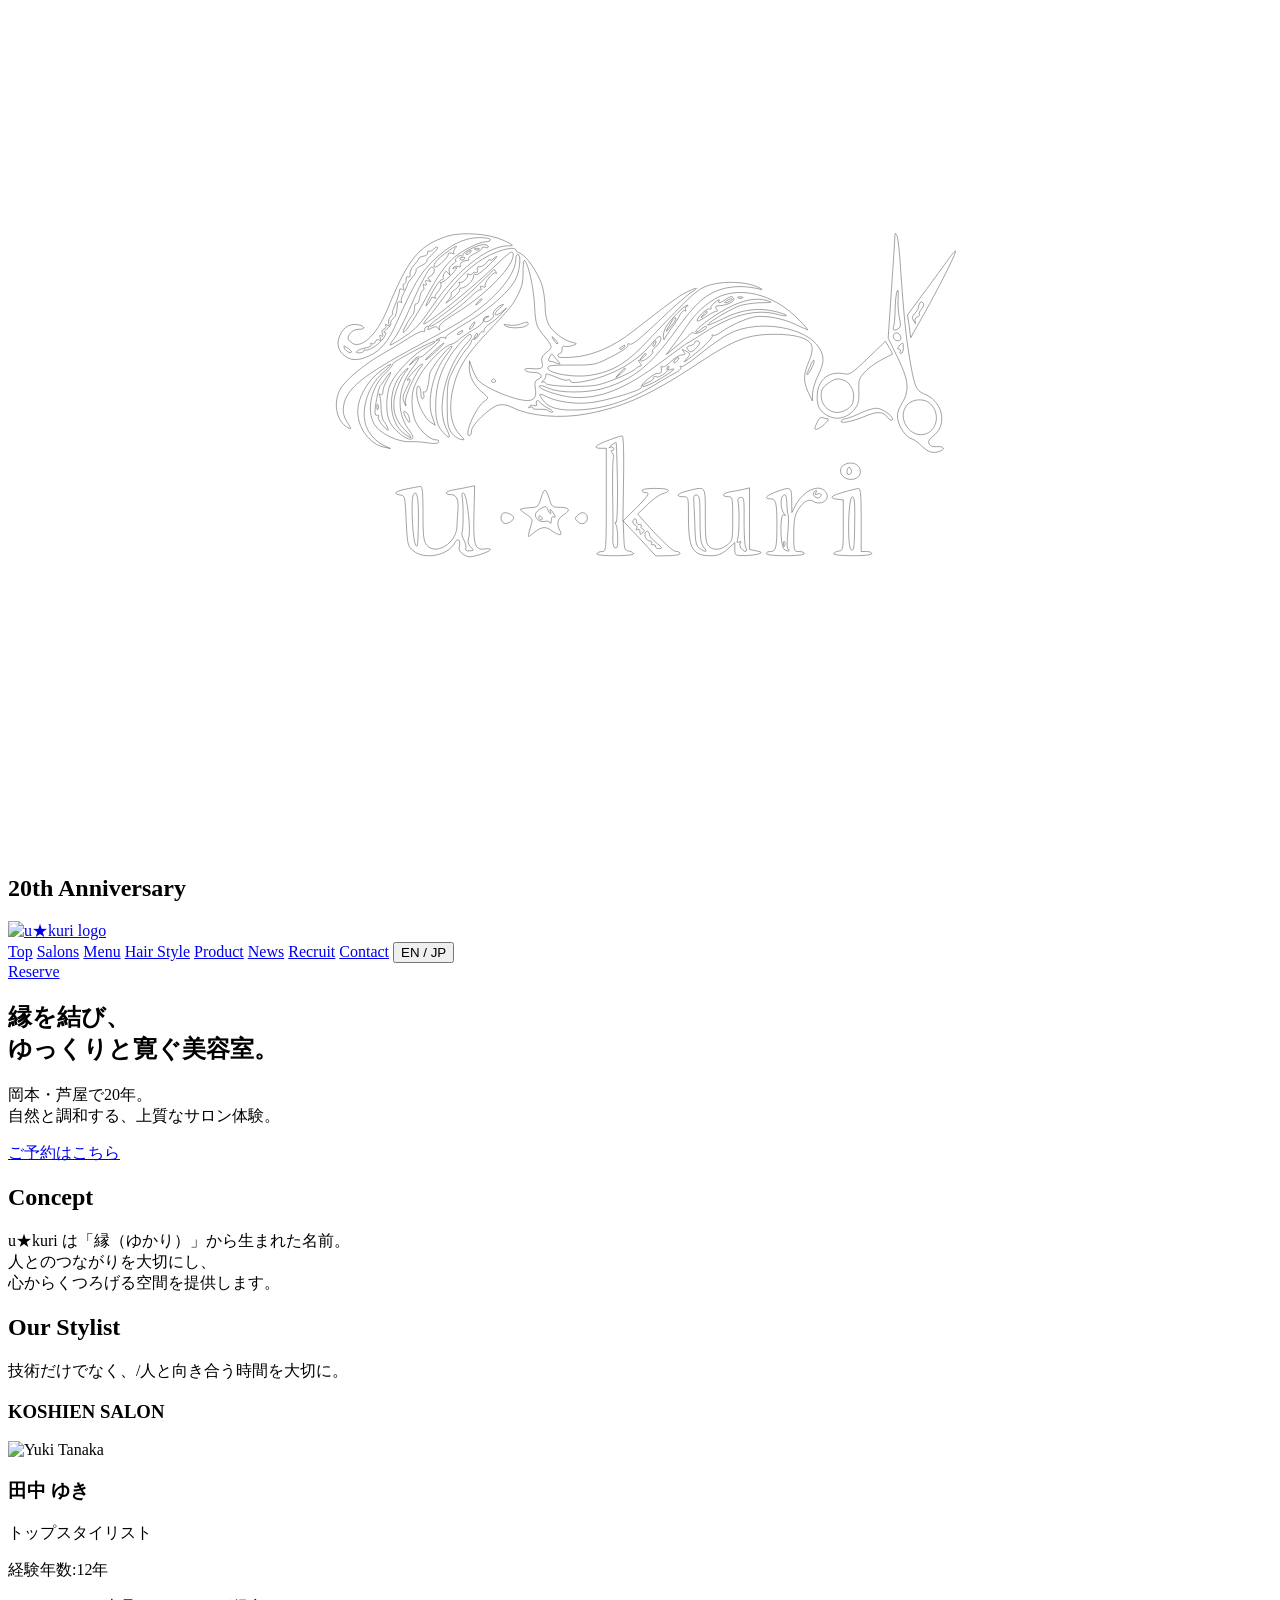
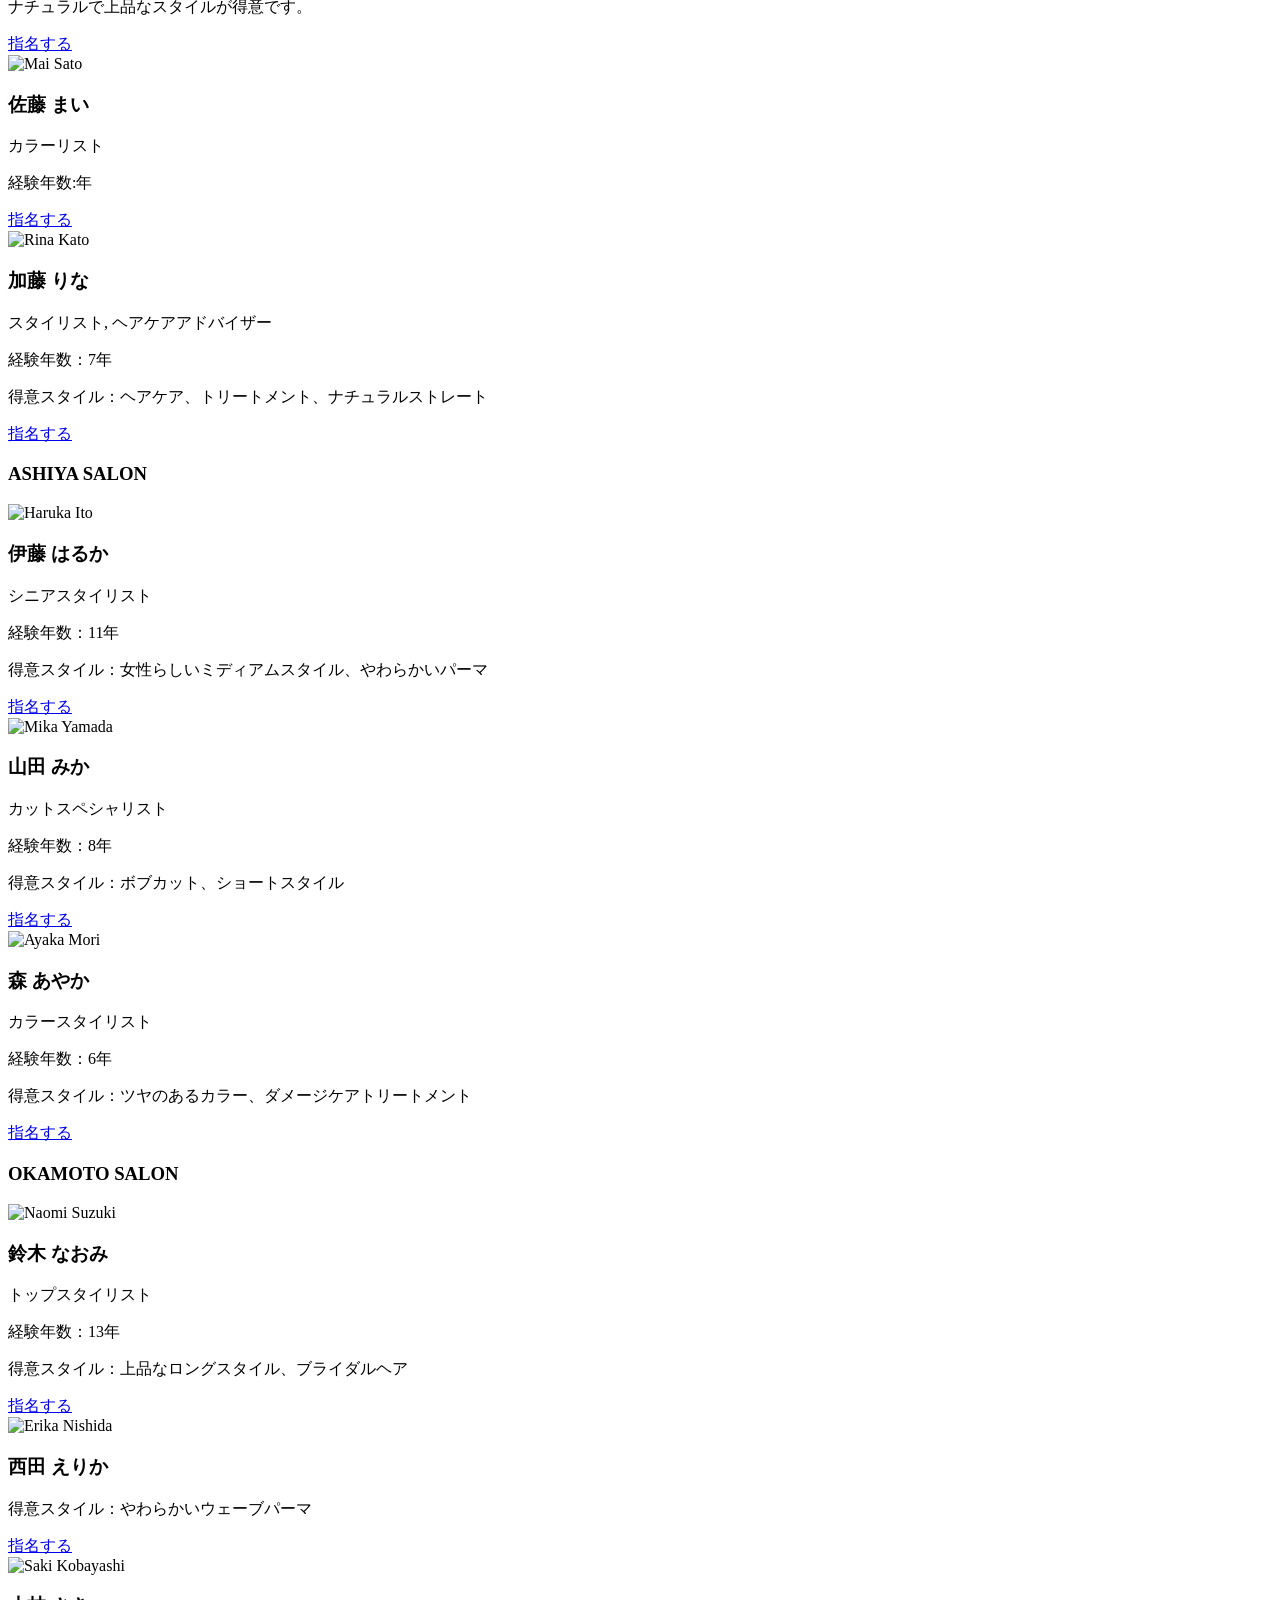
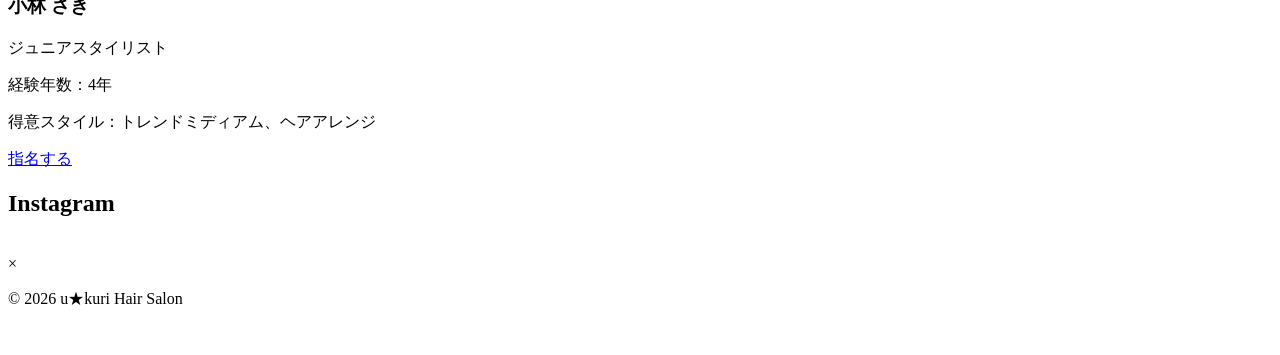
==== index.html @ 1b7a53a3 "Add files via upload" ====
<!DOCTYPE html>
<html lang="ja">

<head>
  <meta charset="UTF-8">
  <meta name="viewport" content="width=device-width, initial-scale=1.0">
  <title>u★kuri Hair Salon | 岡本・芦屋の自然派美容室</title>
  <!-- Google Fonts -->
  <link
    href="https://fonts.googleapis.com/css2?family=Cormorant+Garamond:wght@400;600&family=Noto+Sans+JP:wght@300;400;500&display=swap"
    rel="stylesheet">
  <!-- meta property desc,title,img,type,site -->
  <meta name="description" content="岡本・芦屋の自然派美容室 u★kuri。上質な癒し空間と丁寧なカウンセリング。">
  <meta property="og:title" content="u★kuri Hair Salon">
  <meta property="og:description" content="自然と調和する上質なヘアサロン">
  <meta property="og:image" content="img/ogimage.jpg">
  <meta property="og:type" content="website">
  <meta property="og:site_name" content="u★kuri Hair Salon">
  <meta name="robots" content="index, follow">
  <link rel="icon" href="img/favicon.png">
  <!-- CSS Link -->
  <link rel="stylesheet" href="css/base.css">
  <link rel="stylesheet" href="css/layout.css">
  <link rel="stylesheet" href="css/components.css">
  <link rel="stylesheet" href="css/animation.css">
  <link rel="stylesheet" href="css/responsive.css">
  <!-- AOS Link -->
  <link rel="stylesheet" href="https://unpkg.com/aos@2.3.4/dist/aos.css">
</head>

<body>
  <!-- Anniversary loader -->
  <div class="anniversary-loader">
    <div class="anniversary-content">


      <svg class="logo-svg" viewBox="0 0 600 400" xmlns="http://www.w3.org/2000/svg"
        preserveAspectRatio="xMidYMid meet">

        <g transform="translate(0,400) scale(0.1,-0.1)" fill="none" stroke="#222" stroke-width="2">

          <path d="M2085 2917 c-137 -46 -185 -105 -286 -352 -51 -123 -130 -192 -173
              -150 -15 15 -15 20 -3 39 9 13 25 21 41 21 33 -1 34 13 0 21 -37 9 -73 -11
              -89 -51 -17 -40 -8 -75 27 -99 29 -21 63 -20 113 3 52 23 91 69 127 151 88
              195 112 236 174 298 76 75 147 112 222 112 28 0 52 -4 52 -10 0 -5 -10 -10
              -23 -10 -30 0 -114 -42 -153 -77 -41 -38 -74 -84 -124 -178 -52 -98 -102 -174
              -113 -175 -8 0 26 63 45 85 4 5 8 20 8 33 0 13 4 21 9 18 5 -3 12 10 15 29 4
              19 11 35 16 35 5 0 6 7 3 17 -4 11 -3 14 5 9 8 -5 10 -2 6 9 -5 11 -2 14 12 9
              15 -4 16 -4 5 4 -11 8 -10 12 7 21 19 10 21 41 3 41 -12 0 -52 -77 -102 -192
              -26 -59 -58 -124 -73 -143 -15 -19 -24 -35 -21 -35 4 0 35 18 68 41 50 32 75
              59 127 137 117 173 261 290 361 293 34 1 33 1 -21 27 -66 31 -199 40 -265 19z
              m195 -50 c0 -5 -7 -7 -15 -3 -8 3 -15 1 -15 -4 0 -5 -16 -17 -35 -26 -19 -9
              -32 -20 -29 -25 3 -5 2 -9 -3 -8 -16 4 -43 -13 -36 -24 4 -6 0 -8 -10 -4 -9 3
              -19 1 -23 -5 -4 -7 -3 -8 4 -4 23 14 11 -6 -22 -39 -19 -18 -37 -30 -41 -27
              -3 4 -3 0 0 -9 3 -8 -3 -24 -14 -36 -11 -11 -17 -24 -13 -29 4 -4 1 -4 -5 0
              -7 4 -13 4 -13 -1 0 -4 -10 -19 -21 -33 -11 -14 -3 8 18 47 21 40 44 73 51 73
              7 0 11 4 8 8 -2 4 0 14 5 22 8 13 10 13 20 0 8 -12 9 -11 4 7 -4 15 1 26 17
              37 12 9 19 16 14 16 -5 0 -3 7 4 15 7 8 16 12 21 9 5 -3 9 0 9 6 0 13 77 49
              102 47 10 -1 18 -5 18 -10z m-265 -35 c-16 -14 -29 -29 -27 -34 1 -5 -11 -14
              -26 -21 -16 -7 -27 -17 -25 -22 2 -6 -6 -21 -18 -34 -11 -12 -22 -28 -23 -34
              -1 -7 -10 -26 -19 -43 -9 -17 -13 -35 -9 -39 4 -5 1 -5 -5 -1 -8 4 -13 2 -14
              -6 -3 -46 -8 -62 -21 -72 -8 -6 -13 -16 -11 -23 2 -6 -6 -18 -19 -27 -12 -9
              -17 -16 -10 -16 20 0 -20 -52 -56 -72 -16 -10 -32 -15 -36 -11 -3 3 -6 2 -6
              -3 0 -5 -9 -10 -20 -11 -33 -3 -12 16 25 23 21 4 32 10 28 17 -3 5 -1 7 4 4 6
              -4 14 0 17 9 3 9 11 12 18 8 8 -5 9 -2 5 10 -5 11 -3 15 5 10 8 -5 9 -2 5 10
              -4 10 -1 19 8 22 8 4 12 11 8 17 -4 6 -1 7 7 2 10 -6 12 -4 7 8 -3 9 1 23 9
              32 9 8 13 15 10 15 -4 0 1 17 10 38 15 35 21 56 23 75 1 5 6 5 13 1 8 -5 9 -2
              5 9 -3 10 -2 17 3 17 6 0 10 9 10 21 0 12 4 17 11 13 6 -4 9 1 7 13 -1 10 7
              30 20 43 12 13 22 27 22 31 0 4 10 9 23 11 12 2 21 9 19 16 -1 8 2 11 7 8 5
              -3 14 1 21 9 7 9 16 13 19 9 3 -3 -7 -17 -24 -32z m-385 -464 c0 -12 -28 3
              -34 18 -4 11 -2 12 14 1 11 -6 20 -15 20 -19z" />
          <path d="M2218 2853 c7 -3 16 -2 19 1 4 3 -2 6 -13 5 -11 0 -14 -3 -6 -6z" />
          <path d="M2180 2840 c-9 -6 -10 -10 -3 -10 6 0 15 5 18 10 8 12 4 12 -15 0z" />
          <path d="M2146 2808 c3 -5 10 -6 15 -3 13 9 11 12 -6 12 -8 0 -12 -4 -9 -9z" />
          <path d="M4210 2920 c0 -8 -7 -121 -16 -251 l-16 -236 41 -84 c56 -114 62
              -162 26 -223 -21 -36 -26 -54 -21 -80 8 -40 38 -82 66 -91 11 -3 33 -19 49
              -36 29 -28 53 -35 85 -23 28 11 17 24 -16 22 -40 -4 -51 26 -18 49 71 50 50
              163 -37 199 -39 17 -46 30 -62 109 -26 135 -36 227 -57 530 -4 55 -10 107 -15
              115 -7 13 -8 13 -9 0z m15 -307 c-1 -27 2 -66 7 -87 7 -29 5 -41 -4 -47 -21
              -14 -30 -10 -24 9 3 9 6 44 7 77 1 56 7 95 13 95 2 0 2 -21 1 -47z m13 -176
              c2 -10 -3 -17 -12 -17 -18 0 -29 16 -21 31 9 14 29 6 33 -14z m12 -52 c0 -14
              -5 -25 -11 -25 -5 0 -7 5 -4 10 3 6 1 10 -6 10 -8 0 -8 4 1 15 17 21 20 19 20
              -10z m130 -265 c43 -43 33 -118 -19 -140 -77 -31 -148 77 -91 138 27 28 82 30
              110 2z" />
          <path d="M2084 2842 c-48 -35 -68 -58 -60 -71 7 -10 66 44 66 61 0 6 8 7 17 4
              10 -4 14 -4 10 0 -4 4 -2 13 4 21 18 20 6 16 -37 -15z" />
          <path d="M2319 2841 c-92 -36 -176 -109 -259 -226 -24 -33 -54 -72 -68 -87
              -14 -16 -22 -28 -18 -28 17 0 213 158 313 252 93 89 108 100 111 81 8 -53
              -126 -192 -272 -282 -63 -39 -83 -57 -79 -70 4 -12 3 -13 -5 -2 -8 10 -14 11
              -32 1 -18 -9 -21 -9 -15 0 5 8 3 11 -6 8 -8 -3 -13 -11 -11 -17 1 -7 -2 -10
              -7 -6 -6 3 -34 -10 -63 -28 -29 -19 -85 -53 -124 -75 -92 -53 -176 -122 -204
              -167 -39 -64 -23 -157 33 -187 19 -10 19 -8 -3 26 -17 28 -21 47 -17 76 11 82
              89 145 352 287 176 96 229 127 295 178 101 78 170 171 170 230 0 14 5 25 10
              25 16 0 11 -72 -9 -115 -26 -57 -127 -146 -242 -214 -54 -32 -96 -61 -92 -66
              5 -4 2 -5 -4 -1 -7 4 -21 2 -30 -4 -17 -11 -17 -11 1 -5 16 5 -6 -18 -72 -75
              -7 -6 -16 -9 -21 -6 -4 3 -17 -4 -27 -17 l-19 -22 23 19 c31 27 27 13 -11 -37
              -67 -88 -75 -203 -18 -283 25 -36 28 -46 16 -50 -20 -8 -81 39 -102 79 -21 41
              -20 130 2 181 23 54 117 150 172 176 25 12 43 24 40 27 -7 7 -207 -99 -202
              -108 3 -3 -12 -21 -31 -40 -71 -67 -95 -179 -54 -247 26 -42 112 -83 167 -81
              21 2 59 -1 84 -5 31 -5 49 -4 53 3 4 7 -1 11 -13 11 -27 0 -75 43 -96 86 -10
              21 -17 60 -17 95 0 49 6 69 36 123 35 62 118 145 151 150 8 1 25 11 37 23 13
              11 44 32 69 47 29 16 46 33 45 43 0 10 7 18 17 19 12 1 13 0 2 -3 -14 -4 -22
              -23 -9 -23 16 0 44 22 38 31 -7 12 12 37 40 50 13 6 10 1 -9 -15 -16 -14 -26
              -28 -22 -32 4 -4 19 3 35 17 25 22 25 21 -3 -9 -16 -19 -42 -41 -57 -50 -16
              -9 -28 -23 -28 -31 0 -8 -3 -11 -7 -8 -3 4 -11 -3 -18 -16 -6 -12 -17 -21 -23
              -19 -7 1 -12 -3 -12 -10 0 -7 -11 -23 -24 -37 -13 -15 -39 -55 -58 -91 -31
              -62 -33 -70 -33 -172 0 -93 3 -110 21 -135 12 -15 31 -29 43 -31 21 -3 21 -3
              -3 21 -46 46 -57 131 -31 232 24 92 62 152 170 265 55 58 106 116 114 130 40
              69 46 88 46 147 0 34 3 59 7 55 19 -21 41 -119 47 -208 5 -92 9 -104 36 -138
              53 -67 53 -65 22 -90 -23 -18 -27 -28 -22 -49 8 -29 -4 -33 -63 -28 -15 1 -21
              -2 -17 -8 3 -6 22 -11 41 -11 36 0 48 -22 18 -34 -12 -5 -15 -15 -11 -40 10
              -61 -18 -73 -110 -45 -70 22 -142 59 -163 84 -7 8 -18 32 -26 52 l-13 38 -1
              -33 c0 -42 21 -83 61 -116 32 -27 32 -27 11 -42 -42 -29 -100 -164 -72 -164 6
              0 10 10 10 22 0 29 89 114 128 123 20 4 41 1 61 -9 84 -44 233 -57 363 -32
              175 34 297 89 521 237 177 117 238 140 368 140 102 0 166 -20 175 -57 4 -15
              -2 -44 -15 -74 -26 -60 -26 -93 -2 -145 l19 -40 1 35 c1 19 12 58 26 85 30 60
              31 90 6 131 -60 99 -284 137 -421 71 -30 -14 -93 -57 -140 -96 -47 -38 -89
              -67 -95 -63 -5 3 -6 1 -2 -3 4 -5 -5 -16 -21 -25 -16 -8 -65 -36 -107 -62
              -117 -71 -231 -109 -341 -115 -104 -6 -154 6 -184 44 -25 33 -21 37 17 18 48
              -24 133 -36 203 -29 73 7 253 61 246 73 -8 12 65 73 81 67 12 -5 18 7 13 29
              -1 5 2 7 6 2 4 -4 22 6 39 23 18 17 41 32 53 33 17 1 19 4 9 16 -10 12 -9 13
              11 2 23 -12 23 -13 5 -34 -18 -21 -18 -21 2 -7 63 47 123 104 118 113 -3 6 -1
              7 4 4 6 -4 21 2 34 12 40 30 121 68 164 75 50 8 132 -7 193 -36 26 -12 52 -24
              57 -26 6 -3 -14 21 -44 51 -100 103 -235 148 -347 117 -61 -17 -130 -74 -179
              -146 -21 -32 -53 -77 -70 -99 l-30 -40 55 45 c30 25 58 49 61 54 4 5 12 6 18
              2 11 -7 65 23 56 32 -3 3 -14 -3 -25 -13 -11 -10 -22 -16 -25 -13 -9 9 83 78
              150 113 73 39 136 51 185 37 33 -10 31 -10 -26 -11 -34 -1 -80 -7 -102 -15
              -43 -15 -157 -84 -150 -91 2 -2 35 12 74 31 83 42 165 53 243 34 28 -6 53 -15
              56 -19 2 -4 -17 -2 -43 5 -103 27 -213 -1 -350 -89 -40 -26 -74 -47 -76 -47
              -2 0 -54 -38 -116 -84 -180 -135 -299 -183 -430 -174 -63 5 -170 42 -157 54 4
              4 23 -1 43 -11 49 -23 179 -24 259 -1 142 42 225 108 347 278 38 54 90 116
              116 138 72 64 172 83 282 55 15 -4 11 0 -10 10 -55 26 -156 30 -225 11 -62
              -19 -75 -30 -305 -273 -96 -101 -158 -138 -263 -156 -76 -13 -200 7 -205 33
              -2 13 15 15 111 15 112 0 114 0 192 40 47 24 79 45 77 53 -1 8 2 11 8 7 12 -7
              42 17 175 143 50 47 104 93 120 103 41 26 24 24 -28 -2 -38 -20 -73 -46 -256
              -188 -90 -70 -186 -111 -275 -118 -54 -4 -76 -3 -76 6 0 6 5 11 10 11 6 0 10
              9 10 20 0 12 5 17 13 14 7 -2 24 -1 37 4 24 9 24 9 -6 16 -39 10 -91 50 -109
              86 -8 16 -15 49 -15 74 0 25 -5 67 -11 95 -12 56 -73 151 -107 166 -12 5 -22
              13 -22 17 0 13 -43 8 -91 -11z m-44 -69 c-29 -28 -53 -43 -57 -37 -4 6 -8 2
              -8 -8 0 -20 -37 -56 -58 -57 -7 0 -11 -4 -8 -9 3 -4 -14 -23 -37 -41 -30 -24
              -36 -27 -19 -9 12 14 20 28 16 31 -3 4 6 14 20 23 14 10 23 22 19 29 -3 6 -3
              8 1 4 10 -8 44 24 38 36 -3 5 0 6 6 2 6 -3 13 -2 17 4 4 6 11 8 16 4 6 -3 9 2
              7 12 -2 12 2 18 11 16 7 -1 22 7 32 19 10 12 19 18 19 14 0 -5 5 -4 12 3 7 7
              14 12 18 12 3 0 -17 -22 -45 -48z m1170 -151 c7 -13 -28 -31 -64 -34 -22 -1
              -27 -5 -19 -14 7 -9 7 -13 0 -13 -6 0 -28 -11 -48 -25 -20 -14 -39 -23 -42
              -21 -9 9 44 62 57 58 8 -3 11 -1 8 4 -3 5 7 18 21 28 14 11 22 14 18 8 -10
              -16 5 -14 28 3 23 17 33 19 41 6z m42 3 c-3 -3 -12 -4 -19 -1 -8 3 -5 6 6 6
              11 1 17 -2 13 -5z m-1237 -8 c0 -2 -8 -10 -17 -17 -16 -13 -17 -12 -4 4 13 16
              21 21 21 13z m972 -33 c-6 -2 -9 -10 -6 -15 4 -6 3 -8 -3 -5 -5 4 -16 -6 -24
              -21 -7 -15 -25 -43 -40 -62 -14 -19 -29 -42 -32 -50 -3 -9 -6 -5 -6 10 -1 14
              6 37 15 50 26 39 87 100 99 99 5 0 4 -3 -3 -6z m-1014 -93 c-7 -10 -14 -17
              -17 -15 -4 4 18 35 25 35 2 0 -1 -9 -8 -20z m-53 -30 c-3 -5 -12 -10 -18 -10
              -7 0 -6 4 3 10 19 12 23 12 15 0z m921 -67 c-15 -13 -22 -23 -16 -23 6 0 -1
              -11 -16 -25 -15 -14 -34 -23 -42 -20 -12 4 -13 3 -2 -10 8 -9 8 -15 2 -15 -6
              0 -17 -6 -24 -13 -19 -19 -126 -64 -178 -76 -60 -13 -243 -8 -248 8 -2 6 -9 9
              -15 5 -7 -3 -5 0 4 8 9 7 14 19 12 26 -3 8 11 5 43 -8 26 -12 53 -19 61 -16 7
              3 13 1 13 -5 0 -7 16 -8 43 -5 129 18 259 85 335 174 37 44 48 51 51 36 2 -10
              -8 -28 -23 -41z m-467 13 c-3 -3 -11 5 -18 17 -13 21 -12 21 5 5 10 -10 16
              -20 13 -22z m674 7 c2 -5 -7 -18 -19 -30 -20 -18 -25 -19 -35 -7 -10 12 -8 16
              9 21 12 3 22 9 22 14 0 11 17 12 23 2z m-1243 -36 c-19 -18 -44 -38 -55 -46
              -11 -7 2 8 30 33 27 25 52 46 54 46 3 0 -10 -15 -29 -33z m885 13 c-3 -5 -12
              -10 -18 -10 -7 0 -6 4 3 10 19 12 23 12 15 0z m-320 -59 c20 -24 20 -24 0 -17
              -11 5 -25 9 -32 9 -9 0 -9 6 -2 20 6 10 11 17 12 15 1 -1 11 -14 22 -27z
              m1210 -40 c-8 -17 -18 -31 -21 -31 -3 0 -3 4 0 9 3 4 10 21 16 36 6 15 13 25
              16 22 3 -3 -2 -19 -11 -36z m-1857 2 c-30 -36 -76 -142 -72 -165 5 -23 5 -23
              -6 1 -8 19 -6 32 10 63 23 45 25 52 8 42 -14 -8 27 43 51 64 21 18 26 15 9 -5z
              m-157 -57 c-12 -18 -21 -43 -21 -55 0 -14 -4 -20 -12 -15 -6 4 -8 3 -5 -3 4
              -6 7 -34 8 -63 1 -28 7 -57 14 -63 6 -7 14 -21 18 -32 6 -15 0 -12 -21 10 -16
              17 -27 36 -24 44 3 8 1 12 -5 8 -5 -3 -10 2 -11 11 -1 29 18 126 26 131 4 3
              15 18 25 34 10 15 20 27 23 27 3 0 -4 -15 -15 -34z m761 -135 c16 -8 26 -16
              23 -19 -2 -3 -10 0 -17 5 -7 6 -28 10 -45 8 -18 -1 -33 2 -33 7 0 5 -5 6 -12
              2 -7 -4 -8 -3 -4 4 4 6 13 9 22 5 8 -3 14 -2 13 3 -4 21 3 28 14 14 7 -8 24
              -21 39 -29z m-658 -44 c8 -32 0 -32 -17 2 -11 22 -12 28 -2 25 7 -3 16 -15 19
              -27z" />
          <path d="M3410 2610 c-8 -5 -10 -10 -5 -10 6 0 17 5 25 10 8 5 11 10 5 10 -5
              0 -17 -5 -25 -10z" />
          <path d="M3299 2543 c-13 -16 -12 -17 4 -4 16 13 21 21 13 21 -2 0 -10 -8 -17
              -17z" />
          <path d="M3154 2518 c-37 -63 -37 -63 -11 -33 25 28 33 45 23 45 -3 0 -8 -6
              -12 -12z" />
          <path d="M3065 2409 c-4 -6 -5 -12 -2 -15 2 -3 7 2 10 11 7 17 1 20 -8 4z" />
          <path d="M3009 2343 c-13 -16 -12 -17 4 -4 16 13 21 21 13 21 -2 0 -10 -8 -17
              -17z" />
          <path d="M2904 2268 l-19 -23 23 19 c21 18 27 26 19 26 -2 0 -12 -10 -23 -22z" />
          <path d="M1751 2104 c0 -11 3 -14 6 -6 3 7 2 16 -1 19 -3 4 -6 -2 -5 -13z" />
          <path d="M4464 2807 c-17 -23 -67 -92 -112 -153 l-82 -111 8 -54 7 -54 56 100
              c75 132 162 305 157 311 -2 2 -18 -15 -34 -39z m-127 -235 c-9 -10 -14 -22
              -11 -25 4 -4 0 -9 -9 -13 -9 -3 -14 -13 -11 -22 4 -14 3 -13 -6 1 -9 15 -9 22
              3 35 9 9 16 22 18 27 5 28 12 36 22 26 7 -7 5 -16 -6 -29z" />
          <path d="M2235 2688 c-38 -38 -104 -95 -145 -125 -93 -69 -97 -73 -83 -73 15
              0 141 92 187 137 21 21 43 37 48 35 5 -1 6 3 2 9 -5 9 -2 10 10 6 10 -4 15 -3
              11 3 -8 13 40 71 50 62 5 -4 5 -1 1 6 -4 6 -8 11 -9 11 -1 -1 -33 -33 -72 -71z" />
          <path d="M2431 2499 c-14 -5 -39 -7 -55 -4 -25 5 -28 4 -13 -5 22 -14 99 -9
              105 8 4 14 -4 14 -37 1z" />
          <path d="M2216 2443 c-6 -14 -5 -15 5 -6 7 7 10 15 7 18 -3 3 -9 -2 -12 -12z" />
          <path d="M2141 2403 c-65 -73 -103 -160 -109 -247 -6 -95 2 -137 34 -171 33
              -36 38 -28 14 20 -48 94 -3 287 90 394 17 18 30 38 30 42 0 20 -20 7 -59 -38z" />
          <path d="M4082 2338 c-78 -75 -86 -80 -116 -74 -67 13 -117 -25 -124 -92 -5
              -58 8 -86 50 -108 42 -22 90 -11 123 27 22 27 25 40 24 91 -2 54 1 62 31 93
              26 27 73 56 128 81 2 1 -5 15 -15 32 l-18 30 -83 -80z m-109 -107 c23 -9 45
              -51 41 -78 -1 -7 -2 -17 -3 -23 -3 -24 -43 -50 -75 -50 -41 0 -76 37 -76 79 0
              31 7 42 40 64 28 19 39 21 73 8z" />
          <path d="M2078 2372 c-39 -42 -75 -95 -77 -112 -5 -55 -14 -89 -24 -83 -6 4
              -8 0 -4 -10 3 -9 2 -19 -3 -22 -6 -4 -10 7 -10 24 0 16 -4 33 -10 36 -6 4 -10
              -9 -10 -33 0 -44 35 -118 67 -139 l21 -14 -15 43 c-26 75 6 214 68 291 36 45
              34 59 -3 19z" />
          <path d="M3165 2329 c-11 -16 -1 -19 13 -3 7 8 8 14 3 14 -5 0 -13 -5 -16 -11z" />
          <path d="M1768 2277 c-63 -48 -108 -128 -108 -192 0 -78 57 -156 126 -170 l29
              -6 -30 14 c-37 18 -70 53 -84 90 -29 76 6 191 77 254 56 51 51 56 -10 10z" />
          <path d="M3129 2293 c-1 -5 -1 -11 0 -15 1 -7 -41 -33 -46 -30 -8 6 -25 1 -20
              -5 4 -4 -7 -13 -24 -20 -18 -7 -30 -16 -26 -19 6 -7 72 26 124 62 26 18 31 24
              14 19 -16 -5 -21 -4 -17 4 4 6 5 11 2 11 -3 0 -7 -3 -7 -7z" />
          <path d="M1872 2267 c-73 -77 -68 -233 8 -287 43 -31 44 -24 1 20 -57 59 -65
              128 -24 220 9 19 22 43 31 53 22 25 9 21 -16 -6z" />
          <path d="M2296 2232 c-3 -5 1 -9 9 -9 8 0 12 4 9 9 -3 4 -7 8 -9 8 -2 0 -6 -4
              -9 -8z" />
          <path d="M4042 2075 c-30 -14 -60 -25 -67 -25 -8 0 -17 -5 -20 -11 -9 -14 58
              -1 113 23 57 24 87 23 106 -4 9 -12 19 -18 23 -14 13 13 -46 56 -75 56 -15 0
              -51 -11 -80 -25z" />
          <path d="M3842 2035 c-7 -14 -12 -28 -12 -30 0 -12 22 -3 46 20 15 14 22 25
              16 25 -6 0 -17 2 -24 5 -9 4 -19 -4 -26 -20z" />
          <path d="M2848 1947 c-62 -23 -74 -37 -33 -37 l25 0 0 -245 c0 -236 -1 -245
              -19 -245 -11 0 -23 -4 -26 -10 -4 -6 27 -10 84 -10 50 0 91 4 91 9 0 5 -10 11
              -22 13 -21 3 -23 9 -25 73 l-3 70 78 -83 77 -83 58 1 c31 0 57 5 57 10 0 6 -8
              10 -18 10 -16 0 -71 52 -155 146 l-28 32 48 46 c26 26 60 49 75 52 15 4 25 10
              22 15 -7 12 -124 11 -124 -1 0 -5 7 -10 15 -10 25 0 17 -13 -45 -75 l-61 -60
              3 203 c2 130 -1 202 -7 201 -5 0 -36 -10 -67 -22z m45 -204 c1 -113 -2 -189
              -7 -186 -5 4 -6 0 -1 -8 5 -7 9 -36 9 -65 1 -38 -2 -50 -12 -47 -8 4 -12 21
              -11 47 1 22 1 117 -1 209 -1 93 1 171 4 174 3 4 1 12 -5 20 -9 10 -8 13 0 13
              7 0 9 5 6 10 -4 6 -12 8 -18 4 -7 -3 -3 2 7 10 11 9 21 14 23 13 1 -2 4 -89 6
              -194z m92 -186 c1 -7 7 -11 14 -9 7 1 10 -2 7 -7 -4 -5 0 -11 6 -14 10 -4 11
              -7 1 -18 -11 -11 -13 -10 -13 5 0 10 -4 14 -12 10 -7 -4 -8 -3 -4 5 4 6 1 14
              -8 17 -8 3 -12 12 -9 20 6 16 18 10 18 -9z m60 -59 c0 -5 15 -22 33 -37 28
              -22 30 -27 13 -27 -11 0 -19 5 -18 11 1 5 -4 9 -11 7 -8 -1 -11 2 -7 8 3 5 0
              10 -8 10 -17 0 -30 27 -21 42 7 10 19 2 19 -14z" />
          <path d="M3960 1825 c-26 -32 15 -74 59 -60 45 14 30 75 -18 75 -16 0 -34 -7
              -41 -15z m43 -19 c3 -8 0 -17 -8 -20 -9 -3 -13 2 -12 15 2 22 13 25 20 5z" />
          <path d="M1893 1717 c-55 -10 -69 -23 -30 -29 21 -3 22 -8 27 -122 6 -114 7
              -119 33 -142 52 -45 165 -24 197 36 14 26 29 18 23 -14 -4 -18 1 -28 19 -40
              22 -14 29 -15 76 -1 56 17 71 34 23 27 -45 -6 -53 19 -49 169 l3 131 -30 -6
              c-16 -4 -47 -9 -67 -13 -42 -6 -52 -23 -14 -23 27 0 37 -28 31 -85 -1 -16 -3
              -47 -4 -67 -2 -78 -101 -139 -143 -88 -15 19 -18 41 -18 151 0 97 -3 129 -12
              128 -7 -1 -37 -6 -65 -12z m55 -165 c-2 -103 -4 -119 -14 -99 -14 27 -22 216
              -10 236 18 29 26 -17 24 -137z m237 50 c6 -52 7 -102 2 -116 -6 -19 -4 -30 7
              -42 20 -20 20 -19 -5 -21 -13 -1 -19 3 -16 11 3 8 -1 26 -9 41 -8 15 -12 31
              -9 35 7 11 7 138 1 168 -3 15 -1 22 7 19 7 -2 16 -41 22 -95z" />
          <path d="M2531 1675 c-12 -39 -17 -45 -42 -46 -16 -1 -33 -3 -39 -4 -5 -1 -13
              -3 -17 -4 -5 -1 7 -11 25 -23 26 -16 32 -26 28 -42 -21 -73 -21 -72 0 -55 44
              37 63 41 93 19 38 -26 55 -27 41 -1 -18 34 -11 59 20 77 34 21 24 34 -27 34
              -28 0 -33 5 -43 38 -18 55 -24 56 -39 7z m44 -75 c4 0 3 5 0 10 -3 6 -4 10 -1
              10 3 0 10 -10 17 -21 8 -15 8 -19 0 -15 -7 5 -11 -2 -12 -16 0 -13 -3 -18 -5
              -12 -3 7 -14 10 -25 7 -23 -6 -48 12 -45 34 1 8 13 21 27 28 21 12 25 11 31
              -6 4 -10 10 -19 13 -19z" />
          <path d="M2520 1580 c0 -5 5 -10 11 -10 5 0 7 5 4 10 -3 6 -8 10 -11 10 -2 0
              -4 -4 -4 -10z" />
          <path d="M3223 1707 c-47 -11 -57 -27 -18 -27 25 0 25 0 25 -93 0 -152 18
              -186 102 -187 39 0 54 6 83 31 l35 31 0 -31 c0 -30 1 -31 48 -30 26 0 56 4 67
              8 16 7 14 9 -13 14 l-32 7 0 146 0 146 -22 -5 c-13 -4 -42 -9 -65 -13 -42 -6
              -51 -24 -12 -24 18 0 19 -8 19 -104 0 -101 -1 -105 -26 -125 -32 -25 -67 -27
              -88 -5 -13 12 -16 41 -16 145 0 146 5 139 -87 116z m62 -135 c0 -91 4 -115 18
              -132 20 -23 10 -26 -19 -6 -17 12 -21 27 -23 93 -1 43 -4 97 -5 121 -3 35 0
              42 13 40 14 -3 16 -20 16 -116z m209 -5 c0 -62 3 -120 8 -129 11 -22 -5 -24
              -22 -3 -6 8 -8 20 -4 26 5 8 3 9 -6 4 -10 -6 -11 -3 -6 16 8 26 8 154 1 179
              -3 10 2 16 13 17 16 1 17 -9 16 -110z" />
          <path d="M3643 1702 c-45 -17 -56 -32 -24 -32 26 0 31 -18 31 -125 0 -107 -5
              -125 -31 -125 -10 0 -19 -4 -19 -10 0 -6 37 -10 90 -10 53 0 90 4 90 10 0 6
              -11 10 -25 10 -25 0 -25 1 -25 83 0 64 4 89 20 114 23 39 51 55 71 42 41 -26
              88 11 59 46 -31 38 -104 4 -140 -63 l-19 -37 -1 58 c0 65 -4 66 -77 39z m191
              -4 c-5 -8 -2 -9 9 -5 17 6 24 -7 9 -17 -13 -8 -35 11 -28 23 4 6 9 11 12 11 3
              0 2 -5 -2 -12z m-137 -46 c0 -20 3 -46 6 -57 3 -11 2 -53 -2 -92 -4 -45 -3
              -73 3 -73 5 0 6 -3 3 -6 -4 -4 -13 -1 -22 6 -20 16 -22 175 -2 164 10 -6 10
              -4 0 7 -14 14 -18 71 -6 82 13 14 18 6 20 -31z" />
          <path d="M3681 1454 c0 -11 3 -14 6 -6 3 7 2 16 -1 19 -3 4 -6 -2 -5 -13z" />
          <path d="M3968 1702 c-63 -17 -73 -29 -30 -34 l27 -3 0 -120 c0 -117 -1 -120
              -22 -123 -13 -2 -23 -8 -23 -13 0 -5 41 -9 90 -9 53 0 90 4 90 10 0 6 -11 10
              -25 10 l-25 0 0 150 c0 114 -3 150 -12 149 -7 0 -39 -8 -70 -17z m51 -151 c-1
              -109 -3 -129 -16 -124 -20 8 -15 253 5 253 10 0 13 -29 11 -129z" />
          <path d="M2353 1603 c-18 -6 -16 -42 2 -49 16 -6 45 12 45 27 0 12 -33 27 -47
              22z" />
          <path d="M2705 1593 c-15 -14 -15 -18 -1 -31 18 -19 46 -9 46 17 0 26 -26 34
              -45 14z" />

        </g>
      </svg>
      <div class="splash"></div>
      <div class="line"></div>
      <h2 class="anniversary-text">20th Anniversary</h2>
    </div>
  </div>

  <div id="progressBar"></div>

  <header class="header">
    <!-- Logo -->
    <div class="logo">
      <a href="index.html">
        <img src="img/logo/logo(1).png" alt="u★kuri logo">
      </a>
    </div>
    <!-- Navigation -->
    <nav class="nav" id="nav">
      <a href="index.html" class="nav-link active" data-ja="トップ" data-en="Top">Top</a>
      <a href="salons.html" class="nav-link" data-ja="サロン" data-en="Salons">Salons</a>
      <a href="menu.html" class="nav-link" data-ja="メニュー" data-en="Menu">Menu</a>
      <a href="hairstyle.html" class="nav-link" data-ja="ヘアスタイル" data-en="Hair Style">Hair Style</a>
      <a href="product.html" class="nav-link" data-ja="商品" data-en="Product">Product</a>
      <a href="news.html" class="nav-link" data-ja="ニュース" data-en="News">News</a>
      <a href="recruit.html" class="nav-link" data-ja="採用情報" data-en="Recruit">Recruit</a>
      <a href="contact.html" class="nav-link" data-ja="連絡先" data-en="Contact">Contact</a>
      <!-- language toggle -->
      <button id="langToggle" class="lang-btn">EN / JP</button>
    </nav>
    <!-- reservation bar -->
    <a href="reservation.html" class="reserve" data-ja="ご予約" data-en="Reserve">Reserve
    </a>
    <!-- Hamburger -->
    <div class="hamburger" id="hamburger">
      <span></span>
      <span></span>
      <span></span>
    </div>
  </header>
  <!-- sub-title -->
  <section class="hero">
    <div class="hero-text">
      <h1 data-aos="fade-up" data-ja="縁を結び、/ ゆっくりと寛ぐ美容室"
        data-en="A salon where connections are formed and time flows gently."> 縁を結び、<br>ゆっくりと寛ぐ美容室。
      </h1>
      <p data-aos="fade-up" data-aos-delay="200" data-ja="岡本・芦屋で20年。/自然と調和する、上質なサロン体験。"
        data-en="For over 20 years in Okamoto and Ashiya, /offering a refined salon experience in harmony with nature.">
        岡本・芦屋で20年。<br>自然と調和する、上質なサロン体験。
      </p>
      <a href="reservation.html" data-aos="fade-up" data-aos-delay="500" class="btn" data-ja="ご予約はこちら"
        data-en="Reserve Now">ご予約はこちら
      </a>
    </div>
  </section>
  <!-- concept -->
  <section class="section">
    <h2 data-aos="fade-up" data-ja="コンセプト" data-en="Concept">Concept
    </h2>
    <p data-aos="fade-up" data-aos-delay="200" data-ja=" u★kuri は「縁（ゆかり）」から生まれた名前。/
        人とのつながりを大切にし、/
        心からくつろげる空間を提供します。" data-en="u★kuri was born from the word “Yukari (縁)”, /
        meaning connection and meaningful relationships./
        We value the bonds between people and strive to create a space where everyone can truly relax.">
      u★kuri は「縁（ゆかり）」から生まれた名前。<br>
      人とのつながりを大切にし、<br>
      心からくつろげる空間を提供します。
    </p>
  </section>
  <!-- STAFF -->
  <section class="section">
    <h2 data-aos="fade-up" data-ja="当店のスタイリスト" data-en="Our Stylist">Our Stylist</h2>
    <p data-aos="fade-up" data-ja=" 技術だけでなく、/人と向き合う時間を大切に。"
      data-en="Not only do we focus on technical skill,/but we also cherish the time we spend connecting with each person.。">
      技術だけでなく、/人と向き合う時間を大切に。
    </p>
  </section>

  <!-- KOSHIEN SALON -->
  <h3 class="salon-title" data-ja="甲子園店" data-en="KOSHIEN SALON">KOSHIEN SALON</h3>

  <div class="stylist-grid">

    <div class="stylist-card" data-aos="fade-up" data-aos-delay="100">
      <img src="img/hairstylist/koshientenncho.png" alt="Yuki Tanaka">
      <div class="stylist-info">
        <h3 data-ja="田中 ゆき" data-en="Yuki Tanaka">田中 ゆき</h3>
        <p class="position" data-ja="トップスタイリスト" data-en="Top Stylist">
          トップスタイリスト
        </p>
        <p class="exp" data-ja="経験年数:12年" data-en="Experience: 12 years">
          経験年数:12年
        </p>
        <p class="message" data-ja="ナチュラルで上品なスタイルが得意です。"
          data-en="Specialty: Natural layered cuts and elegant long styles.">
          ナチュラルで上品なスタイルが得意です。
        </p>
        <a href="reservation.html?stylist=yuki" class="reserve-btn" data-ja="指名する" data-en="Book">
          指名する
        </a>
      </div>
    </div>

    <div class="stylist-card" data-aos="fade-up" data-aos-delay="200">
      <img src="img/hairstylist/koshienstaff1.png" alt="Mai Sato">
      <div class="stylist-info">
        <h3 data-ja="佐藤 まい" data-en="Mai Sato">佐藤 まい
        </h3>
        <p class="position" data-ja="カラーリスト" data-en="Color Specialist">カラーリスト
        </p>
        <p class="exp" data-ja="経験年数:9年" data-en="Experience: 9 years">経験年数:年
        </p>
        <p class="message" data-ja="得意スタイル：透明感のあるベージュカラー、/ナチュラルカラー"
          data-en="Specialty: Soft beige colors and transparent natural tones.">
        </p>
        <a href="reservation.html?stylist=mai" class="reserve-btn" data-ja="指名する" data-en="Book">
          指名する
        </a>
      </div>
    </div>

    <div class="stylist-card" data-aos="fade-up" data-aos-delay="300">
      <img src="img/hairstylist/koshienstaff2.png" alt="Rina Kato">
      <div class="stylist-info">
        <h3 data-ja="加藤 りな" data-en="Rina Kato">加藤 りな</h3>
        <p class="position" data-ja="スタイリスト, ヘアケアアドバイザー" data-en="Stylist, Hair Care Advisor">スタイリスト, ヘアケアアドバイザー
        </p>
        <p class="exp" data-ja="経験年数：7年" data-en="Experience: 7 years">経験年数：7年
        </p>
        <p class="message" data-ja="得意スタイル：ヘアケア、トリートメント、ナチュラルストレート"
          data-en="Specialty: Hair treatment, scalp care, and smooth straight styles.">得意スタイル：ヘアケア、トリートメント、ナチュラルストレート
        </p>
        <a href="reservation.html?stylist=rina" class="reserve-btn" data-ja="指名する" data-en="Book">
          指名する
        </a>
      </div>
    </div>
  </div>


  <!-- ASHIYA SALON -->
  <h3 class="salon-title" data-ja="芦屋サロン" data-en="ASHIYA SALON">ASHIYA SALON</h3>

  <div class="stylist-grid">

    <div class="stylist-card" data-aos="fade-up" data-aos-delay="100">
      <img src="img/hairstylist/ashiyatencho.png" alt="Haruka Ito">
      <div class="stylist-info">
        <h3 data-ja="伊藤 はるか" data-en="Haruka Ito">伊藤 はるか</h3>
        <p class="position" data-ja="シニアスタイリスト" data-en="Senior Stylist">シニアスタイリスト
        </p>
        <p class="exp" data-ja="経験年数：11年" data-en="Experience: 11 years">経験年数：11年
        </p>
        <p class="message" data-ja="得意スタイル：女性らしいミディアムスタイル、やわらかいパーマ"
          data-en="Specialty: Feminine medium-length styles and soft perms.">得意スタイル：女性らしいミディアムスタイル、やわらかいパーマ
        </p>
        <a href="reservation.html?stylist=haruka" class="reserve-btn" data-ja="指名する" data-en="Book">
          指名する
        </a>
      </div>
    </div>

    <div class="stylist-card" data-aos="fade-up" data-aos-delay="200">
      <img src="img/hairstylist/ashiyastaff1.png" alt="Mika Yamada">
      <div class="stylist-info">
        <h3 data-ja="山田 みか" data-en="Mika Yamada">山田 みか</h3>
        <p class="position" data-ja="カットスペシャリスト" data-en="Cut Specialist">カットスペシャリスト
        </p>
        <p class="exp" data-ja="経験年数：8年" data-en="Experience: 8 years">経験年数：8年
        </p>
        <p class="message" data-ja="得意スタイル：ボブカット、ショートスタイル" data-en="Specialty: Bob cuts and modern short hairstyles.">
          得意スタイル：ボブカット、ショートスタイル
        </p>
        <a href="reservation.html?stylist=mika" class="reserve-btn" data-ja="指名する" data-en="Book">
          指名する
        </a>
      </div>
    </div>

    <div class="stylist-card" data-aos="fade-up" data-aos-delay="300">
      <img src="img/hairstylist/ashiyastaff2.png" alt="Ayaka Mori">
      <div class="stylist-info">
        <h3 data-ja="森 あやか" data-en="Ayaka Mori">森 あやか</h3>
        <p class="position" data-ja="カラースタイリスト" data-en="Color & Treatment Stylist">カラースタイリスト
        </p>
        <p class="exp" data-ja="経験年数：6年" data-en="Experience: 6 years">経験年数：6年
        </p>
        <p class="message" data-ja="得意スタイル：ツヤのあるカラー、ダメージケアトリートメント"
          data-en="Specialty: Glossy color and damage care treatments.">得意スタイル：ツヤのあるカラー、ダメージケアトリートメント
        </p>
        <a href="reservation.html?stylist=ayaka" class="reserve-btn" data-ja="指名する" data-en="Book">
          指名する
        </a>
      </div>
    </div>

  </div>


  <!-- OKAMOTO SALON -->
  <h3 class="salon-title" data-ja="岡本サロン" data-en="OKAMOTO SALON">OKAMOTO SALON</h3>

  <div class="stylist-grid">

    <div class="stylist-card" data-aos="fade-up" data-aos-delay="100">
      <img src="img/hairstylist/okayamatenncho.png" alt="Naomi Suzuki">
      <div class="stylist-info">
        <h3 data-ja="鈴木 なおみ" data-en="Naomi Suzuki">鈴木 なおみ</h3>
        <p class="position" data-ja="トップスタイリスト" data-en="Top Stylist">トップスタイリスト
        </p>
        <p class="exp" data-ja="経験年数：13年" data-en="Experience: 13 years">経験年数：13年
        </p>
        <p class="message" data-ja="得意スタイル：上品なロングスタイル、ブライダルヘア"
          data-en="Specialty: Elegant long hair and bridal styling.">得意スタイル：上品なロングスタイル、ブライダルヘア
        </p>
        <a href="reservation.html?stylist=naomi" class="reserve-btn" data-ja="指名する" data-en="Book">
          指名する
        </a>
      </div>
    </div>

    <div class="stylist-card" data-aos="fade-up" data-aos-delay="200">
      <img src="img/hairstylist/okayamastaff1.png" alt="Erika Nishida">
      <div class="stylist-info">
        <h3 data-ja="西田 えりか" data-en="Erika Nishida">西田 えりか</h3>
        <p class="position" data-ja="パーマスペシャリスト" data-en="Perm Specialist"></p>
        <p class="exp" data-ja="経験年数：9年" data-en="Experience: 9 years">
        </p>
        <p class="message" data-ja="得意スタイル：やわらかいウェーブパーマ" data-en="Specialty: Soft natural waves and volume perms.">
          得意スタイル：やわらかいウェーブパーマ
        </p>
        <a href="reservation.html?stylist=erika" class="reserve-btn" data-ja="指名する" data-en="Book">
          指名する
        </a>
      </div>
    </div>

    <div class="stylist-card" data-aos="fade-up" data-aos-delay="300">
      <img src="img/hairstylist/okayamastaff2.png" alt="Saki Kobayashi">
      <div class="stylist-info">
        <h3 data-ja="小林 さき" data-en="Saki Kobayashi">小林 さき</h3>
        <p class="position" data-ja="ジュニアスタイリスト" data-en="Junior Stylist">ジュニアスタイリスト
        </p>
        <p class="exp" data-ja="経験年数：4年" data-en="Experience: 4 years">
          経験年数：4年
        </p>
        <p class="message" data-ja="得意スタイル：トレンドミディアム、ヘアアレンジ"
          data-en="Specialty: Trendy medium styles and styling advice.">
          得意スタイル：トレンドミディアム、ヘアアレンジ
        </p>
        <a href="reservation.html?stylist=saki" class="reserve-btn" data-ja="指名する" data-en="Book">
          指名する
        </a>
      </div>
    </div>

  </div>

  <!-- Instagram -->
  <section class="section natural-bg">
    <h2 data-aos="fade-up">Instagram</h2>
    <div class="grid-4">
      <img src="img/backgroundimage/longcream.png" alt="longcream" loading="lazy" data-aos="fade-up"
        data-aos-delay="100">
      <img src="img/backgroundimage/shinehair.png" alt="shinehair" loading="lazy" data-aos="fade-up"
        data-aos-delay="200">
      <img src="img/backgroundimage/sidelonghair.png" alt="sidelonghair" loading="lazy" data-aos="fade-up"
        data-aos-delay="300">
      <img src="img/hairstylist/recruit.png" alt="recruit" loading="lazy" data-aos="fade-up" data-aos-delay="400">
    </div>
  </section>

  <div class="modal">
    <div class="modal-box">
      <span class="close">&times;</span>
      <div class="modal-content"></div>
    </div>
  </div>
  <footer class="footer">
    <p>© 2026 u★kuri Hair Salon</p>
  </footer>
  <script src="js/main.js"></script>
  <script src="https://unpkg.com/aos@2.3.4/dist/aos.js"></script>

  <script>
    AOS.init({
      duration: 1200,
      easing: "ease-out-cubic",
      once: false
    });
  </script>
</body>

</html>
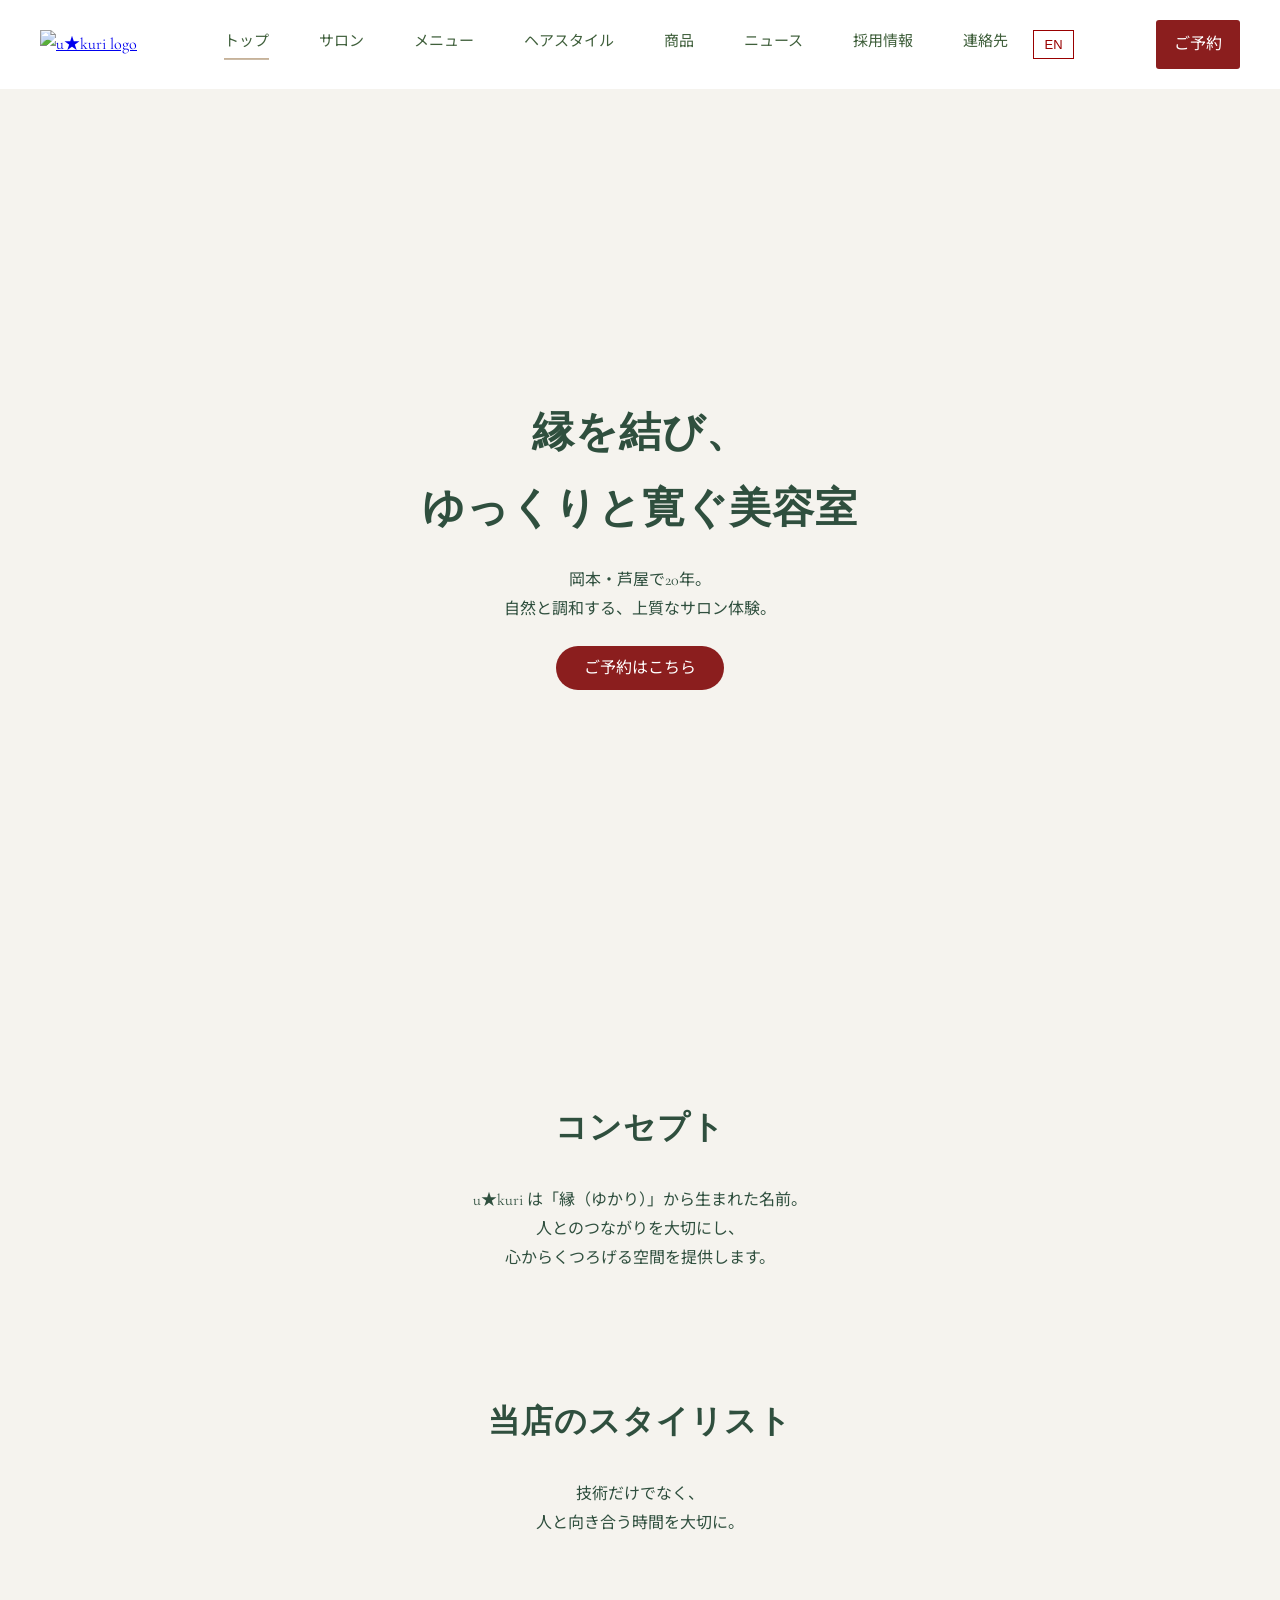
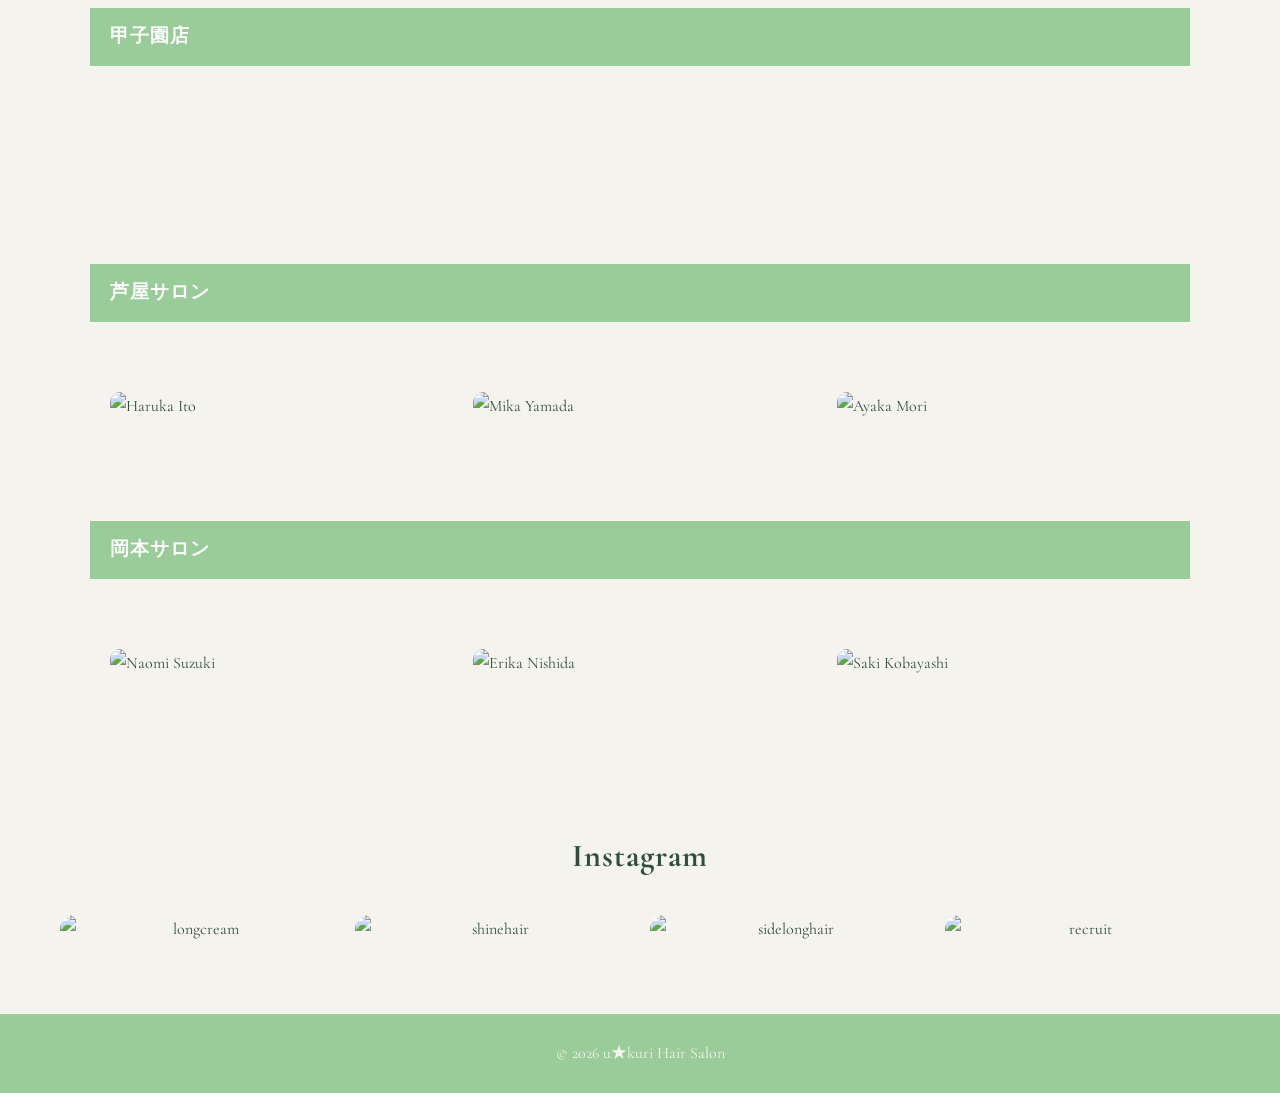
==== commit 9af11b15: "Add files via upload" ====
--- a/index.html
+++ b/index.html
@@ -364,7 +364,7 @@
   <div class="stylist-grid">
 
     <div class="stylist-card" data-aos="fade-up" data-aos-delay="100">
-      <img src="img/hairstylist/koshientenncho.png" alt="Yuki Tanaka">
+      <img src="img/hairstylist/koshientenncho.jpg" alt="Yuki Tanaka">
       <div class="stylist-info">
         <h3 data-ja="田中 ゆき" data-en="Yuki Tanaka">田中 ゆき</h3>
         <p class="position" data-ja="トップスタイリスト" data-en="Top Stylist">
@@ -384,7 +384,7 @@
     </div>
 
     <div class="stylist-card" data-aos="fade-up" data-aos-delay="200">
-      <img src="img/hairstylist/koshienstaff1.png" alt="Mai Sato">
+      <img src="img/hairstylist/koshienstaff1.jpg" alt="Mai Sato">
       <div class="stylist-info">
         <h3 data-ja="佐藤 まい" data-en="Mai Sato">佐藤 まい
         </h3>
@@ -402,7 +402,7 @@
     </div>
 
     <div class="stylist-card" data-aos="fade-up" data-aos-delay="300">
-      <img src="img/hairstylist/koshienstaff2.png" alt="Rina Kato">
+      <img src="img/hairstylist/koshienstaff2.jpg" alt="Rina Kato">
       <div class="stylist-info">
         <h3 data-ja="加藤 りな" data-en="Rina Kato">加藤 りな</h3>
         <p class="position" data-ja="スタイリスト, ヘアケアアドバイザー" data-en="Stylist, Hair Care Advisor">スタイリスト, ヘアケアアドバイザー
@@ -426,7 +426,7 @@
   <div class="stylist-grid">
 
     <div class="stylist-card" data-aos="fade-up" data-aos-delay="100">
-      <img src="img/hairstylist/ashiyatencho.png" alt="Haruka Ito">
+      <img src="img/hairstylist/ashiyatencho.jpg" alt="Haruka Ito">
       <div class="stylist-info">
         <h3 data-ja="伊藤 はるか" data-en="Haruka Ito">伊藤 はるか</h3>
         <p class="position" data-ja="シニアスタイリスト" data-en="Senior Stylist">シニアスタイリスト
@@ -443,7 +443,7 @@
     </div>
 
     <div class="stylist-card" data-aos="fade-up" data-aos-delay="200">
-      <img src="img/hairstylist/ashiyastaff1.png" alt="Mika Yamada">
+      <img src="img/hairstylist/ashiyastaff1.jpg" alt="Mika Yamada">
       <div class="stylist-info">
         <h3 data-ja="山田 みか" data-en="Mika Yamada">山田 みか</h3>
         <p class="position" data-ja="カットスペシャリスト" data-en="Cut Specialist">カットスペシャリスト
@@ -460,7 +460,7 @@
     </div>
 
     <div class="stylist-card" data-aos="fade-up" data-aos-delay="300">
-      <img src="img/hairstylist/ashiyastaff2.png" alt="Ayaka Mori">
+      <img src="img/hairstylist/ashiyastaff2.jpg" alt="Ayaka Mori">
       <div class="stylist-info">
         <h3 data-ja="森 あやか" data-en="Ayaka Mori">森 あやか</h3>
         <p class="position" data-ja="カラースタイリスト" data-en="Color & Treatment Stylist">カラースタイリスト
@@ -485,7 +485,7 @@
   <div class="stylist-grid">
 
     <div class="stylist-card" data-aos="fade-up" data-aos-delay="100">
-      <img src="img/hairstylist/okayamatenncho.png" alt="Naomi Suzuki">
+      <img src="img/hairstylist/okayamatenncho.jpg" alt="Naomi Suzuki">
       <div class="stylist-info">
         <h3 data-ja="鈴木 なおみ" data-en="Naomi Suzuki">鈴木 なおみ</h3>
         <p class="position" data-ja="トップスタイリスト" data-en="Top Stylist">トップスタイリスト
@@ -502,7 +502,7 @@
     </div>
 
     <div class="stylist-card" data-aos="fade-up" data-aos-delay="200">
-      <img src="img/hairstylist/okayamastaff1.png" alt="Erika Nishida">
+      <img src="img/hairstylist/okayamastaff1.jpg" alt="Erika Nishida">
       <div class="stylist-info">
         <h3 data-ja="西田 えりか" data-en="Erika Nishida">西田 えりか</h3>
         <p class="position" data-ja="パーマスペシャリスト" data-en="Perm Specialist"></p>
@@ -518,7 +518,7 @@
     </div>
 
     <div class="stylist-card" data-aos="fade-up" data-aos-delay="300">
-      <img src="img/hairstylist/okayamastaff2.png" alt="Saki Kobayashi">
+      <img src="img/hairstylist/okayamastaff2.jpg" alt="Saki Kobayashi">
       <div class="stylist-info">
         <h3 data-ja="小林 さき" data-en="Saki Kobayashi">小林 さき</h3>
         <p class="position" data-ja="ジュニアスタイリスト" data-en="Junior Stylist">ジュニアスタイリスト
@@ -542,13 +542,13 @@
   <section class="section natural-bg">
     <h2 data-aos="fade-up">Instagram</h2>
     <div class="grid-4">
-      <img src="img/backgroundimage/longcream.png" alt="longcream" loading="lazy" data-aos="fade-up"
+      <img src="img/backgroundimage/longcream.jpg" alt="longcream" loading="lazy" data-aos="fade-up"
         data-aos-delay="100">
-      <img src="img/backgroundimage/shinehair.png" alt="shinehair" loading="lazy" data-aos="fade-up"
+      <img src="img/backgroundimage/shinehair.jpg" alt="shinehair" loading="lazy" data-aos="fade-up"
         data-aos-delay="200">
-      <img src="img/backgroundimage/sidelonghair.png" alt="sidelonghair" loading="lazy" data-aos="fade-up"
+      <img src="img/backgroundimage/sidelonghair.jpg" alt="sidelonghair" loading="lazy" data-aos="fade-up"
         data-aos-delay="300">
-      <img src="img/hairstylist/recruit.png" alt="recruit" loading="lazy" data-aos="fade-up" data-aos-delay="400">
+      <img src="img/hairstylist/recruit.jpg" alt="recruit" loading="lazy" data-aos="fade-up" data-aos-delay="400">
     </div>
   </section>
 
--- a/css/base.css
+++ b/css/base.css
@@ -0,0 +1,145 @@
+/* ===== RESET ===== */
+*{
+  margin:0;
+  padding:0;
+  box-sizing:border-box;
+}
+
+/* ===== BASE ===== */
+body{
+  font-family: 'Noto Sans JP', sans-serif;
+  background:#f6f4ef;
+  color:#3f5f3b;
+  line-height:1.8;
+}
+
+h1,h2{
+  font-family: 'Cormorant Garamond', serif;
+  letter-spacing:1px;
+}
+
+/* Generic buttons */
+.btn{
+  background:#8B1E1E;
+  color:white;
+  padding:12px 28px;
+  border-radius:50px;
+  text-decoration:none;
+}
+
+.btn:hover {
+  background:#A52A2A;
+}
+
+/* hamburger */
+.hamburger {
+  display: none;
+  flex-direction: column;
+  cursor: pointer;
+}
+
+.hamburger span {
+  width: 25px;
+  height: 2px;
+  background: #333;
+  margin:4px 0;
+}
+
+.hamburger span {
+  width: 25px;
+  height: 2px;
+  background: #333;
+  transition: 0.3s;
+}
+
+/* Hamburger base */
+.hamburger {
+  display: none;
+  flex-direction: column;
+  justify-content: center;
+  gap: 6px;
+  cursor: pointer;
+  z-index: 1100;
+}
+
+.hamburger span {
+  width: 26px;
+  height: 2px;
+  background: #333;
+  transition: 0.4s ease;
+}
+
+/* Animate to X */
+.hamburger.active span:nth-child(1) {
+  transform: rotate(45deg) translate(5px, 5px);
+}
+
+.hamburger.active span:nth-child(2) {
+  opacity: 0;
+}
+
+.hamburger.active span:nth-child(3) {
+  transform: rotate(-45deg) translate(6px, -6px);
+}
+
+/* languange */
+.lang-btn{
+  border:1px solid #990000;
+  background:none;
+  color:#990000;
+  padding:6px 10px;
+  cursor:pointer;
+  font-size:13px;
+}
+
+.lang-btn:hover{
+  background: burlywood;
+}
+
+/* NAV */
+nav a {
+  position: relative;
+  padding-bottom: 6px;
+  color: #3a2f25;
+  text-decoration: none;
+}
+
+nav a::after {
+  content: "";
+  position: absolute;
+  left: 0;
+  bottom: 0;
+  width: 0%;
+  height: 1px;
+  background: #c7b299;
+  transition: width .4s ease;
+}
+
+nav a:hover::after {
+  width: 100%;
+}
+
+nav a.active::after {
+  width: 100%;
+}
+
+.back-home {
+  display: inline-block;
+  margin-bottom: 24px;
+  font-size: 14px;
+  letter-spacing: .08em;
+  color: #7a6a5c;
+}
+
+.back-home:hover {
+  opacity: .7;
+}
+
+nav a.active {
+  border-bottom: 1px solid #cbbba7;
+  padding-bottom: 4px;
+}
+
+.modal {
+  display: none;
+}
--- a/css/layout.css
+++ b/css/layout.css
@@ -0,0 +1,129 @@
+/* ===== HEADER ===== */
+.header{
+  display:flex;
+  align-items:center;
+  justify-content:space-between;
+  padding:20px 40px;
+  background:white;
+  position:sticky;
+  top:0;
+  z-index:1000;
+}
+
+.logo img{
+  height:120px;
+}
+
+/* ===== NAV ===== */
+nav a{
+  margin-left:25px;
+  text-decoration:none;
+  color:#3f5f3b;
+  font-size:14px;
+  transition:0.3s;
+}
+
+nav a:hover{
+  opacity:0.6;
+}
+
+.nav{
+  display:flex;
+  gap:25px;
+  align-items:center;
+}
+
+.nav-link{
+  text-decoration:none;
+  color:#3f5f3b;
+  font-size:15px;
+}
+
+.nav-link:hover{
+  color:#990000;
+}
+
+.reserve{
+  background:#8B1E1E;
+  color:white;
+  padding:10px 18px;
+  text-decoration:none;
+  border-radius:3px;
+  margin-left:20px;
+}
+
+.reserve:hover {
+  background: #A52A2A;
+}
+
+.reserve:hover{
+  box-shadow:0 8px 25px rgba(0,0,0,0.18);
+  transform:translateY(-2px);
+}
+
+/* ===== HERO ===== */
+.hero{
+  position:relative;
+  min-height:100vh;
+  display:flex;
+  justify-content:center;
+  align-items:center;
+  text-align:center;
+  padding:0 20px;
+  overflow:hidden;
+  background:url("../img/backgroundimage/headerpic.jpg") center center / cover no-repeat;
+}
+
+.hero-text{
+  position:relative;
+  z-index:2;
+  max-width:700px;
+}
+
+.hero h1{
+  font-size:42px;
+  margin-bottom:20px;
+}
+
+.hero p{
+  margin-bottom:30px;
+}
+
+/* ===== SECTIONS ===== */
+.section{
+  padding:10px 60px;
+  text-align:center;
+}
+
+.section h2{
+  font-size:32px;
+  margin-bottom:30px;
+  margin-top: 50px;
+  padding-top: 50px;
+}
+
+.section-title h2{
+  font-size:32px;
+  margin-bottom:30px;
+  margin-top: 50px;;
+}
+
+.natural-bg{
+  background-image:url("../img/wallpaper.png");
+}
+
+/* ===== GRIDS ===== */
+.grid-3{
+  display:grid;
+  grid-template-columns:repeat(3,1fr);
+  gap:30px;
+}
+
+.grid-4{
+  display:grid;
+  grid-template-columns:repeat(4,1fr);
+  gap:20px;
+}
+
+
+
--- a/css/components.css
+++ b/css/components.css
@@ -0,0 +1,752 @@
+/* ===== IMAGES ===== */
+.grid-3 img,
+.grid-4 img {
+  width: 100%;
+  border-radius: 20px;
+  transition: 0.4s;
+}
+
+.grid-3 img:hover,
+.grid-4 img:hover {
+  transform: scale(1.05);
+}
+
+/* ===== STAFF ===== */
+.staff-wrap {
+  display: flex;
+  align-items: center;
+  justify-content: center;
+  gap: 60px;
+}
+
+.staff-wrap img {
+  width: 350px;
+  border-radius: 20px;
+}
+
+/* ===== BOOKING ===== */
+.booking-form {
+  max-width: 500px;
+  margin: 0 auto;
+  display: flex;
+  flex-direction: column;
+  gap: 20px;
+}
+
+.booking-form input,
+.booking-form select,
+.booking-form textarea {
+  padding: 12px;
+  border: 1px solid #ccc;
+  border-radius: 8px;
+}
+
+
+/* ===== MENU & PRICING ===== */
+
+.price-section {
+  background: #f4f2ec;
+  padding: 80px 20px 120px;
+}
+
+/* title */
+
+.menu-title {
+  text-align: center;
+  font-family: 'Cormorant Garamond', serif;
+  font-size: 38px;
+  color: #4b5d3a;
+  margin-bottom: 50px;
+  letter-spacing: 1px;
+}
+
+/* hero image */
+
+.menu-hero {
+  max-width: 900px;
+  margin: 0 auto 70px;
+}
+
+.menu-hero img {
+  width: 100%;
+  height: 200px;
+  object-fit: cover;
+  border-radius: 10px;
+}
+
+/* wrapper */
+
+.price-wrapper {
+  max-width: 720px;
+  margin: 0 auto;
+}
+
+/* category */
+
+.price-category {
+  margin-bottom: 60px;
+}
+
+.price-category h3 {
+  font-family: 'Cormorant Garamond', serif;
+  font-size: 24px;
+  color: #4b5d3a;
+  border-bottom: 2px solid #dcdcdc;
+  padding-bottom: 10px;
+  margin-bottom: 20px;
+}
+
+/* list */
+
+.price-category ul {
+  list-style: none;
+  padding: 0;
+  margin: 0;
+}
+
+/* item */
+.price-category li {
+  display: flex;
+  align-items: center;
+  padding: 12px 0;
+  font-family: 'Noto Sans JP','Cormorant Garamond', sans-serif;
+  font-size: 16px;
+  color: #444;
+}
+
+.price-category li span:first-child {
+  white-space: nowrap;
+}
+
+.price-category li {
+  content: "";
+  flex: 1;
+  border-bottom: 1px dotted #bbb;
+  margin: 0 12px;
+}
+
+.price-category li span:last-child {
+  white-space: nowrap;
+  font-weight: 600;
+  color: #3f5f3b;
+}
+
+/* links */
+
+.price-links {
+  margin-top: 50px;
+  display: flex;
+  flex-direction: column;
+  gap: 18px;
+  align-items: center;
+}
+
+/* hotpepper link */
+
+.text-link {
+  color: #4b5d3a;
+  text-decoration: underline;
+  font-family: 'Cormorant Garamond', serif;
+  font-size: 18px;
+  transition: 0.3s;
+}
+
+.text-link:hover {
+  opacity: 0.7;
+}
+
+/* reserve button */
+
+.reserve-link {
+  display: inline-block;
+  background: #8B1E1E;
+  color: white;
+  padding: 14px 32px;
+  border-radius: 40px;
+  text-decoration: none;
+  font-family: 'Noto Sans JP', sans-serif;
+  font-size: 15px;
+  letter-spacing: 1px;
+  transition: 0.3s ease;
+}
+
+.reserve-link:hover {
+  background: #364628;
+  transform: translateY(-2px);
+}
+
+.reserve-btn{
+  display:inline-block;
+  padding:10px 20px;
+  background:#c8a97e;
+  color:white;
+  text-decoration:none;
+  border-radius:5px;
+  margin-top:10px;
+  transition:0.3s;
+}
+
+.reserve-btn:hover{
+  background:#a88960;
+}
+
+/* ===== STORE ===== */
+.store-wrapper {
+  display: flex;
+  flex-direction: column;
+  gap: 120px;
+  margin-top: 60px;
+}
+
+.store-row {
+  display: flex;
+  align-items: center;
+  gap: 80px;
+}
+
+.store-row.reverse {
+  flex-direction: row-reverse;
+}
+
+.store-image img {
+  width: 100%;
+  max-width: 520px;
+  border-radius: 20px;
+  transition: 0.6s ease;
+}
+
+.store-image img:hover {
+  transform: scale(1.03);
+}
+
+.store-links a {
+  display: inline-block;
+  margin-right: 20px;
+  text-decoration: none;
+  font-size: 14px;
+  color: #222;
+  border-bottom: 1px solid #222;
+  padding-bottom: 3px;
+  transition: 0.3s;
+}
+
+.store-links a:hover {
+  opacity: 0.6;
+}
+
+.store-grandopen {
+  color: #8B1E1E;
+  font-size: 25px;
+}
+
+.hotpepper {
+  font-weight: bold;
+}
+
+/* headingsample */
+.heading {
+  position: relative;
+  padding-top: 50px;
+  padding-left: 30px;
+  font-size: 26px;
+}
+
+.heading span {
+  position: relative;
+  z-index: 0;
+}
+
+.heading::before {
+  content: attr(data-en);
+  position: absolute;
+  transform: rotate(-10deg);
+  top: -30px;
+  left: -30px;
+  color: #FFCC00;
+  font-size: 40px;
+  font-weight: 600;
+  font-family: "Great Vibes";
+}
+
+
+
+
+/* ===== GALLERY ===== */
+
+.gallery-section {
+  background: #f5f3ee;
+  padding: 10px 8%;
+}
+
+.gallery-section h2 {
+  text-align: center;
+  font-family: 'Cormorant Garamond', serif;
+  font-size: 36px;
+  margin-bottom: 60px;
+  color: #4b5d3a;
+  padding-top: 50px;
+}
+
+.gallery-group {
+  margin-bottom: 70px;
+}
+
+.gallery-group h3 {
+  font-family: 'Cormorant Garamond', serif;
+  font-size: 22px;
+  margin-bottom: 25px;
+  color: #333;
+}
+
+.gallery-grid {
+  display: grid;
+  grid-template-columns: repeat(4, 1fr);
+  gap: 30px;
+}
+
+.gallery-grid img {
+  width: 100%;
+  height: 320px;
+  object-fit: cover;
+  border-radius: 20px;
+  transition: transform 0.4s ease, box-shadow 0.4s ease;
+  cursor: pointer;
+}
+
+.gallery-grid img:hover {
+  transform: translateY(-8px);
+  box-shadow: 0 15px 35px rgba(0, 0, 0, 0.15);
+}
+
+/* ===== STYLE INFINITE SLIDER ===== */
+
+.gallery-slider {
+  overflow: hidden;
+  width: 100%;
+  position: relative;
+}
+
+/* fade edges */
+
+.gallery-slider::before,
+.gallery-slider::after {
+  content: "";
+  position: absolute;
+  top: 0;
+  width: 120px;
+  height: 100%;
+  z-index: 2;
+  pointer-events: none;
+}
+
+.gallery-slider::before {
+  left: 0;
+  background: linear-gradient(to right, #f5f3ee, transparent);
+}
+
+.gallery-slider::after {
+  right: 0;
+  background: linear-gradient(to left, #f5f3ee, transparent);
+}
+
+.slider-track {
+  display: flex;
+  gap: 30px;
+  width: max-content;
+  animation: infiniteSlide 25s linear infinite;
+}
+
+.slider-track img {
+  width: 260px;
+  height: 320px;
+  object-fit: cover;
+  border-radius: 20px;
+  transition: 0.6s ease;
+}
+
+.slider-track img:hover {
+  transform: scale(1.08);
+}
+
+/* smooth infinite movement */
+
+@keyframes infiniteSlide {
+
+  from {
+    transform: translateX(0);
+  }
+
+  to {
+    transform: translateX(-50%);
+  }
+
+}
+
+.gallery-slider:hover .slider-track {
+  animation-play-state: paused;
+}
+
+/* product */
+/* ===== Product Section ===== */
+
+.product-section {
+  background: #f4f2ec;
+  padding: 10px 8% 120px;
+}
+
+.section-title {
+  text-align: center;
+  font-family: 'Cormorant Garamond', serif;
+  font-size: 36px;
+  color: #4b5d3a;
+  margin-bottom: 80px;
+}
+
+.product-wrapper {
+  max-width: 1100px;
+  margin: 0 auto;
+}
+
+.product-row {
+  display: flex;
+  align-items: center;
+  justify-content: space-between;
+  gap: 80px;
+  margin-bottom: 120px;
+}
+
+.product-row.reverse {
+  flex-direction: row-reverse;
+}
+
+.product-image {
+  flex: 1;
+}
+
+.product-image img {
+  width: 100%;
+  border-radius: 20px;
+  display: block;
+}
+
+.product-info {
+  flex: 1;
+}
+
+.product-info h3 {
+  font-family: 'Cormorant Garamond', serif;
+  font-size: 26px;
+  margin-bottom: 20px;
+  color: #4b5d3a;
+}
+
+.product-desc {
+  font-family: 'Noto Sans JP', sans-serif;
+  font-size: 16px;
+  line-height: 1.8;
+  color: #555;
+  margin-bottom: 20px;
+}
+
+.product-price {
+  font-family: 'Cormorant Garamond', serif;
+  font-size: 20px;
+  color: #4b5d3a;
+}
+
+.recruit-hero {
+  max-width: 900px;
+  margin: 0 auto 70px;
+  padding-top: 30px;
+}
+
+.recruit-hero img {
+  width: 100%;
+  height: 450px;
+  object-fit: cover;
+  border-radius: 6px;
+}
+
+.contact-hero {
+  max-width: 900px;
+  margin: 0 auto 70px;
+  padding-top: 30px;
+}
+
+.contact-hero img {
+  width: 100%;
+  height: 450px;
+  object-fit: cover;
+  border-radius: 6px;
+}
+
+/* SALON TITLE */
+
+.salon-title {
+  background: #99CC99;
+  color: #fff;
+  padding: 12px 20px;
+  margin: 60px auto 30px;
+  max-width: 1100px;
+  font-family: 'Cormorant Garamond', serif;
+  letter-spacing: 1px;
+}
+
+
+/* GRID */
+
+.stylist-grid {
+  max-width: 1100px;
+  margin: auto;
+  display: grid;
+  grid-template-columns: repeat(3, 1fr);
+  gap: 30px;
+  padding: 0 20px;
+}
+
+
+/* CARD */
+
+.stylist-card {
+  position: relative;
+  overflow: hidden;
+  border-radius: 10px;
+  cursor: pointer;
+}
+
+.stylist-card img {
+  width: 100%;
+  display: block;
+  transition: transform .6s ease;
+}
+
+
+/* OVERLAY */
+
+.stylist-overlay {
+  position: absolute;
+  inset: 0;
+  background: rgba(0, 0, 0, 0.35);
+  display: flex;
+  justify-content: center;
+  align-items: center;
+  opacity: 0;
+  transition: opacity .4s ease;
+}
+
+.stylist-overlay span {
+  color: #fff;
+  font-size: 20px;
+  font-family: 'Cormorant Garamond', serif;
+  letter-spacing: 1px;
+  transform: translateY(20px);
+  transition: transform .4s ease;
+}
+
+
+/* HOVER EFFECT */
+
+.stylist-card:hover img {
+  transform: scale(1.08);
+}
+
+.stylist-card:hover .stylist-overlay {
+  opacity: 1;
+}
+
+.stylist-card:hover span {
+  transform: translateY(0);
+}
+
+
+/* stylist grid */
+
+.stylist-grid {
+  max-width: 1100px;
+  margin: auto;
+  display: grid;
+  grid-template-columns: repeat(3, 1fr);
+  gap: 30px;
+  padding: 40px 20px;
+}
+
+
+/* card */
+
+.stylist-card {
+  position: relative;
+  overflow: hidden;
+  border-radius: 10px;
+  cursor: pointer;
+}
+
+
+/* image */
+
+.stylist-card img {
+  width: 100%;
+  display: block;
+  transition: transform .6s ease;
+}
+
+
+/* overlay */
+
+.stylist-info {
+  position: absolute;
+  bottom: 0;
+  left: 0;
+  width: 100%;
+  padding: 25px;
+  background: linear-gradient(transparent, rgba(0, 0, 0, 0.75));
+  color: white;
+
+  opacity: 0;
+  transform: translateY(30px);
+  transition: all .5s ease;
+}
+
+
+/* text */
+
+.stylist-info h3 {
+  font-family: 'Cormorant Garamond', serif;
+  font-size: 22px;
+  margin-bottom: 5px;
+}
+
+.position {
+  font-size: 14px;
+  opacity: .9;
+}
+
+.exp {
+  font-size: 13px;
+  opacity: .8;
+}
+
+.message {
+  font-size: 13px;
+  margin-top: 6px;
+  line-height: 1.4;
+}
+
+
+/* hover */
+
+.stylist-card:hover img {
+  transform: scale(1.08);
+}
+
+.stylist-card:hover .stylist-info {
+  opacity: 1;
+  transform: translateY(0);
+}
+
+body {
+
+  font-family: 'Cormorant Garamond', 'Noto Sans JP',sans-serif;
+  background: #f5f3ee;
+  color: #2f4f3e;
+
+}
+
+/* PAGE */
+
+.news-page {
+
+  max-width: 1000px;
+  margin: auto;
+  padding: 80px 20px;
+
+}
+
+/* TITLE */
+
+.news-title {
+
+  text-align: center;
+  font-size: 40px;
+  margin-bottom: 50px;
+  letter-spacing: 3px;
+  color: #3f5f3b;
+
+}
+
+/* NEWS LIST */
+
+.news-container {
+
+  display: flex;
+  flex-direction: column;
+  gap: 40px;
+
+}
+
+/* NEWS ITEM */
+
+.news-item {
+
+  display: flex;
+  align-items: center;
+  gap: 40px;
+
+}
+
+/* IMAGE */
+
+.news-img {
+
+  width: 170px;
+  height: 130px;
+  object-fit: cover;
+  border-radius: 20px;
+
+}
+
+/* TEXT */
+
+.news-text h3 {
+
+  font-size: 22px;
+  margin: 8px 0;
+  font-family: 'Cormorant Garamond', serif;
+
+
+}
+
+.news-category {
+
+  font-size: 14px;
+  color: #6c806e;
+
+}
+
+.news-date {
+
+  font-size: 14px;
+  color: #3f5f3b;
+
+}
+
+/* LINE */
+
+hr {
+
+  border: none;
+  border-top: 1px solid #d8d8d8;
+  margin-top: 20px;
+
+}
+
+/* FOOTER */
+
+footer {
+
+  background: #99CC99;
+  color: #f5f3ee;
+  text-align: center;
+  padding: 25px;
+  margin-top: 60px;
+
+}
--- a/css/animation.css
+++ b/css/animation.css
@@ -0,0 +1,402 @@
+/* ==============================
+   LOGO FLOAT
+============================== */
+
+.logo img {
+  animation: logoFloat 4s ease-in-out infinite;
+}
+
+@keyframes logoFloat {
+  0% {
+    transform: translateY(0);
+  }
+
+  50% {
+    transform: translateY(-6px);
+  }
+
+  100% {
+    transform: translateY(0);
+  }
+}
+
+
+/* ==============================
+   SCROLL ANIMATIONS
+============================== */
+
+/* Fade In (good for paragraphs) */
+
+.fade-in {
+  opacity: 0;
+  transition: opacity .9s ease;
+}
+
+.fade-in.show {
+  opacity: 1;
+}
+
+
+/* Zoom In (best for images) */
+
+.zoom-in {
+  opacity: 0;
+  transform: scale(.9);
+  transition: opacity .9s ease, transform .9s ease;
+}
+
+.zoom-in.show {
+  opacity: 1;
+  transform: scale(1);
+}
+
+
+/* ==============================
+   STYLIST CARD ANIMATION
+============================== */
+
+.stylist-card {
+  opacity: 0;
+  transform: translateY(50px);
+  transition: all .9s ease;
+}
+
+.stylist-card.show {
+  opacity: 1;
+  transform: translateY(0);
+}
+
+/* stagger animation */
+
+.stylist-card:nth-child(1) {
+  transition-delay: .1s;
+}
+
+.stylist-card:nth-child(2) {
+  transition-delay: .2s;
+}
+
+.stylist-card:nth-child(3) {
+  transition-delay: .3s;
+}
+
+.stylist-card:nth-child(4) {
+  transition-delay: .4s;
+}
+
+
+/* stylist hover */
+
+.stylist-card img {
+  transition: transform .5s ease;
+}
+
+.stylist-card:hover img {
+  transform: scale(1.05);
+}
+
+
+/* ==============================
+   GALLERY AUTO SLIDER
+============================== */
+
+.gallery-slider {
+  overflow: hidden;
+  width: 100%;
+}
+
+.slider-track {
+  display: flex;
+  width: 400%;
+  animation: hairSlider 22s linear infinite;
+}
+
+.slider-track img {
+  width: 25%;
+  height: 320px;
+  object-fit: cover;
+  border-radius: 20px;
+  margin-right: 30px;
+  transition: transform .4s ease;
+}
+
+.slider-track img:hover {
+  transform: scale(1.06);
+}
+
+@keyframes hairSlider {
+
+  0% {
+    transform: translateX(0);
+  }
+
+  20% {
+    transform: translateX(0);
+  }
+
+  25% {
+    transform: translateX(-25%);
+  }
+
+  45% {
+    transform: translateX(-25%);
+  }
+
+  50% {
+    transform: translateX(-50%);
+  }
+
+  70% {
+    transform: translateX(-50%);
+  }
+
+  75% {
+    transform: translateX(-75%);
+  }
+
+  100% {
+    transform: translateX(-75%);
+  }
+
+}
+
+
+/* ==============================
+   SHIMMER (LUXURY EFFECT)
+============================== */
+
+.shimmer {
+  position: relative;
+  overflow: hidden;
+}
+
+.shimmer::after {
+  content: "";
+  position: absolute;
+  top: 0;
+  left: -150%;
+  width: 50%;
+  height: 100%;
+
+  background: linear-gradient(120deg,
+      transparent,
+      rgba(255, 230, 190, 0.25),
+      transparent);
+
+  animation: shimmer 6s ease-in-out infinite;
+}
+
+@keyframes shimmer {
+  0% {
+    left: -150%;
+  }
+
+  60% {
+    left: 150%;
+  }
+
+  100% {
+    left: 150%;
+  }
+}
+
+
+/* ==============================
+   SPLASH TRANSITION
+============================== */
+
+.splash {
+  position: absolute;
+  width: 10px;
+  height: 10px;
+  background: #990000;
+  border-radius: 50%;
+  transform: scale(0);
+}
+
+.splash.active {
+  animation: splashExpand 1s ease forwards;
+}
+
+@keyframes splashExpand {
+
+  0% {
+    transform: scale(0);
+  }
+
+  50% {
+    transform: scale(30);
+  }
+
+  100% {
+    transform: scale(120);
+    opacity: 0;
+  }
+
+}
+
+
+/* ==============================
+   LOADER INTRO
+============================== */
+
+.anniversary-loader {
+  position: fixed;
+  inset: 0;
+  background: radial-gradient(circle at center, #1a1a1a 0%, #3f5f3b 70%);
+  display: flex;
+  justify-content: center;
+  align-items: center;
+  z-index: 9999;
+
+  animation: fadeOut 1.2s ease forwards;
+  animation-delay: 6s;
+}
+
+.anniversary-content {
+  text-align: center;
+}
+
+.anniversary-text {
+  font-family: 'Cormorant Garamond', serif;
+  font-size: 2.8rem;
+  letter-spacing: 8px;
+  color: #e6d3a3;
+
+  opacity: 0;
+  transform: translateY(20px);
+  animation: loaderFadeUp 2s ease forwards;
+
+  text-shadow: 0 0 20px rgba(230, 211, 163, 0.2);
+}
+
+
+/* gold line */
+
+.line {
+  width: 0;
+  height: 1px;
+  background: linear-gradient(to right, transparent, #e6d3a3, transparent);
+  margin: 25px auto;
+
+  animation: lineGrow 1.8s ease forwards;
+  animation-delay: 1.2s;
+}
+
+@keyframes lineGrow {
+  to {
+    width: 200px;
+  }
+}
+
+
+/* ==============================
+   SVG LOGO DRAW
+============================== */
+
+.logo-svg {
+  width: 500px;
+  display: block;
+  margin: 0 auto;
+}
+
+.logo-svg path {
+  stroke: #e6d3a3;
+  stroke-width: 2.2;
+  fill: transparent;
+
+  stroke-dasharray: 3000;
+  stroke-dashoffset: 3000;
+
+  animation: drawLogo 3.5s cubic-bezier(.77, 0, .18, 1) forwards;
+  animation-delay: 2s;
+
+  filter: drop-shadow(0 0 6px rgba(230, 211, 163, 0.4));
+}
+
+@keyframes drawLogo {
+  to {
+    stroke-dashoffset: 0;
+  }
+}
+
+
+/* ==============================
+   LOADER FADE OUT
+============================== */
+
+@keyframes fadeOut {
+
+  0% {
+    opacity: 1;
+  }
+
+  80% {
+    opacity: .3;
+  }
+
+  100% {
+    opacity: 0;
+    visibility: hidden;
+    pointer-events: none;
+  }
+
+}
+
+
+/* ==============================
+   LOADER TEXT ANIMATION
+============================== */
+
+@keyframes loaderFadeUp {
+  from {
+    opacity: 0;
+    transform: translateY(20px);
+  }
+
+  to {
+    opacity: 1;
+    transform: translateY(0);
+  }
+}
+
+
+/* ==============================
+   GRAND OPENING NEON
+============================== */
+
+.neon-text {
+  font-size: 4rem;
+  color: #fff;
+
+  text-shadow:
+    0 0 5px #ed7f6e,
+    0 0 10px #ed7f6e,
+    0 0 20px #ed7f6e,
+    0 0 40px #ed7f6e,
+    0 0 80px #ed7f6e;
+
+  animation: glow 1.5s infinite alternate;
+}
+
+@keyframes glow {
+
+  0% {
+    text-shadow:
+      0 0 5px #ed7f6e,
+      0 0 10px #ed7f6e,
+      0 0 20px #ed7f6e,
+      0 0 40px #ed7f6e,
+      0 0 80px #ed7f6e;
+  }
+
+  100% {
+    text-shadow:
+      0 0 10px #BF00FF,
+      0 0 20px #BF00FF,
+      0 0 40px #BF00FF,
+      0 0 80px #BF00FF,
+      0 0 160px #BF00FF;
+  }
+
+}
--- a/css/responsive.css
+++ b/css/responsive.css
@@ -0,0 +1,179 @@
+/* ======================
+   MOBILE
+====================== */
+
+@media (max-width:768px){
+
+  .header{
+    padding:15px 20px;
+  }
+  
+  .hero h1{
+    font-size:28px;
+  }
+  
+  .section{
+    padding:80px 20px;
+  }
+  
+  /* grids */
+  .grid-3,
+  .grid-4{
+    grid-template-columns:1fr;
+  }
+  
+  .stylist-grid{
+    grid-template-columns:1fr;
+    gap:20px;
+  }
+  
+  /* store */
+  .store-row,
+  .store-row.reverse{
+    flex-direction:column;
+  }
+  
+  /* gallery */
+  .gallery-section{
+    padding:60px 6%;
+  }
+  
+  .gallery-grid{
+    grid-template-columns:1fr;
+  }
+  
+  .gallery-grid img{
+    height:280px;
+  }
+  
+  /* products */
+  .product-row,
+  .product-row.reverse{
+    flex-direction:column;
+    gap:40px;
+    margin-bottom:80px;
+  }
+  
+  /* news */
+  .news-item{
+    flex-direction:column;
+    align-items:flex-start;
+  }
+  
+  .news-img{
+    width:100%;
+    height:200px;
+  }
+  
+  /* navigation */
+  
+  .nav{
+    position:fixed;
+    top:0;
+    right:-100%;
+    width:70%;
+    height:100vh;
+    background:beige;
+    flex-direction:column;
+    justify-content:center;
+    align-items:center;
+    gap:30px;
+    transition:0.4s ease;
+  }
+  
+  .nav.active{
+    right:0;
+  }
+  
+  /* hamburger */
+.hamburger.active span:nth-child(1) {
+  transform: rotate(45deg) translate(5px, 5px);
+}
+
+.hamburger.active span:nth-child(2) {
+  opacity: 0;
+}
+
+.hamburger.active span:nth-child(3) {
+  transform: rotate(-45deg) translate(5px, -5px);
+}
+
+  .hamburger{
+    display:flex;
+  }
+  
+  #langToggle {
+    display: flex;
+  }
+  .reserve{
+    display:none;
+  }
+  
+  }
+
+  /* tablet */
+  @media (min-width:769px) and (max-width:1024px){
+
+    .grid-3{
+      grid-template-columns:1fr 1fr;
+    }
+    
+    .grid-4{
+      grid-template-columns:1fr 1fr;
+    }
+    
+    .gallery-grid{
+      grid-template-columns:repeat(2,1fr);
+    }
+    
+    .staff-wrap{
+      flex-direction:column;
+    }
+    
+    .section-title{
+      font-size:30px;
+    }
+    
+    }
+
+    @media (min-width:768px) and (max-width:1024px) and (orientation:portrait){
+
+      .grid-3{
+        grid-template-columns:1fr 1fr;
+      }
+      
+      .grid-4{
+        grid-template-columns:1fr 1fr;
+      }
+      
+      .hero h1{
+        font-size:42px;
+      }
+      
+      .section{
+        padding:100px 40px;
+      }
+      
+      }
+
+      @media (min-width:768px) and (max-width:1180px) and (orientation:landscape){
+
+        .grid-3{
+          grid-template-columns:repeat(3,1fr);
+        }
+        
+        .grid-4{
+          grid-template-columns:repeat(3,1fr);
+        }
+        
+        .hero h1{
+          font-size:50px;
+        }
+        
+        .section{
+          padding:60px 60px;
+        }
+        
+        }
+
+        
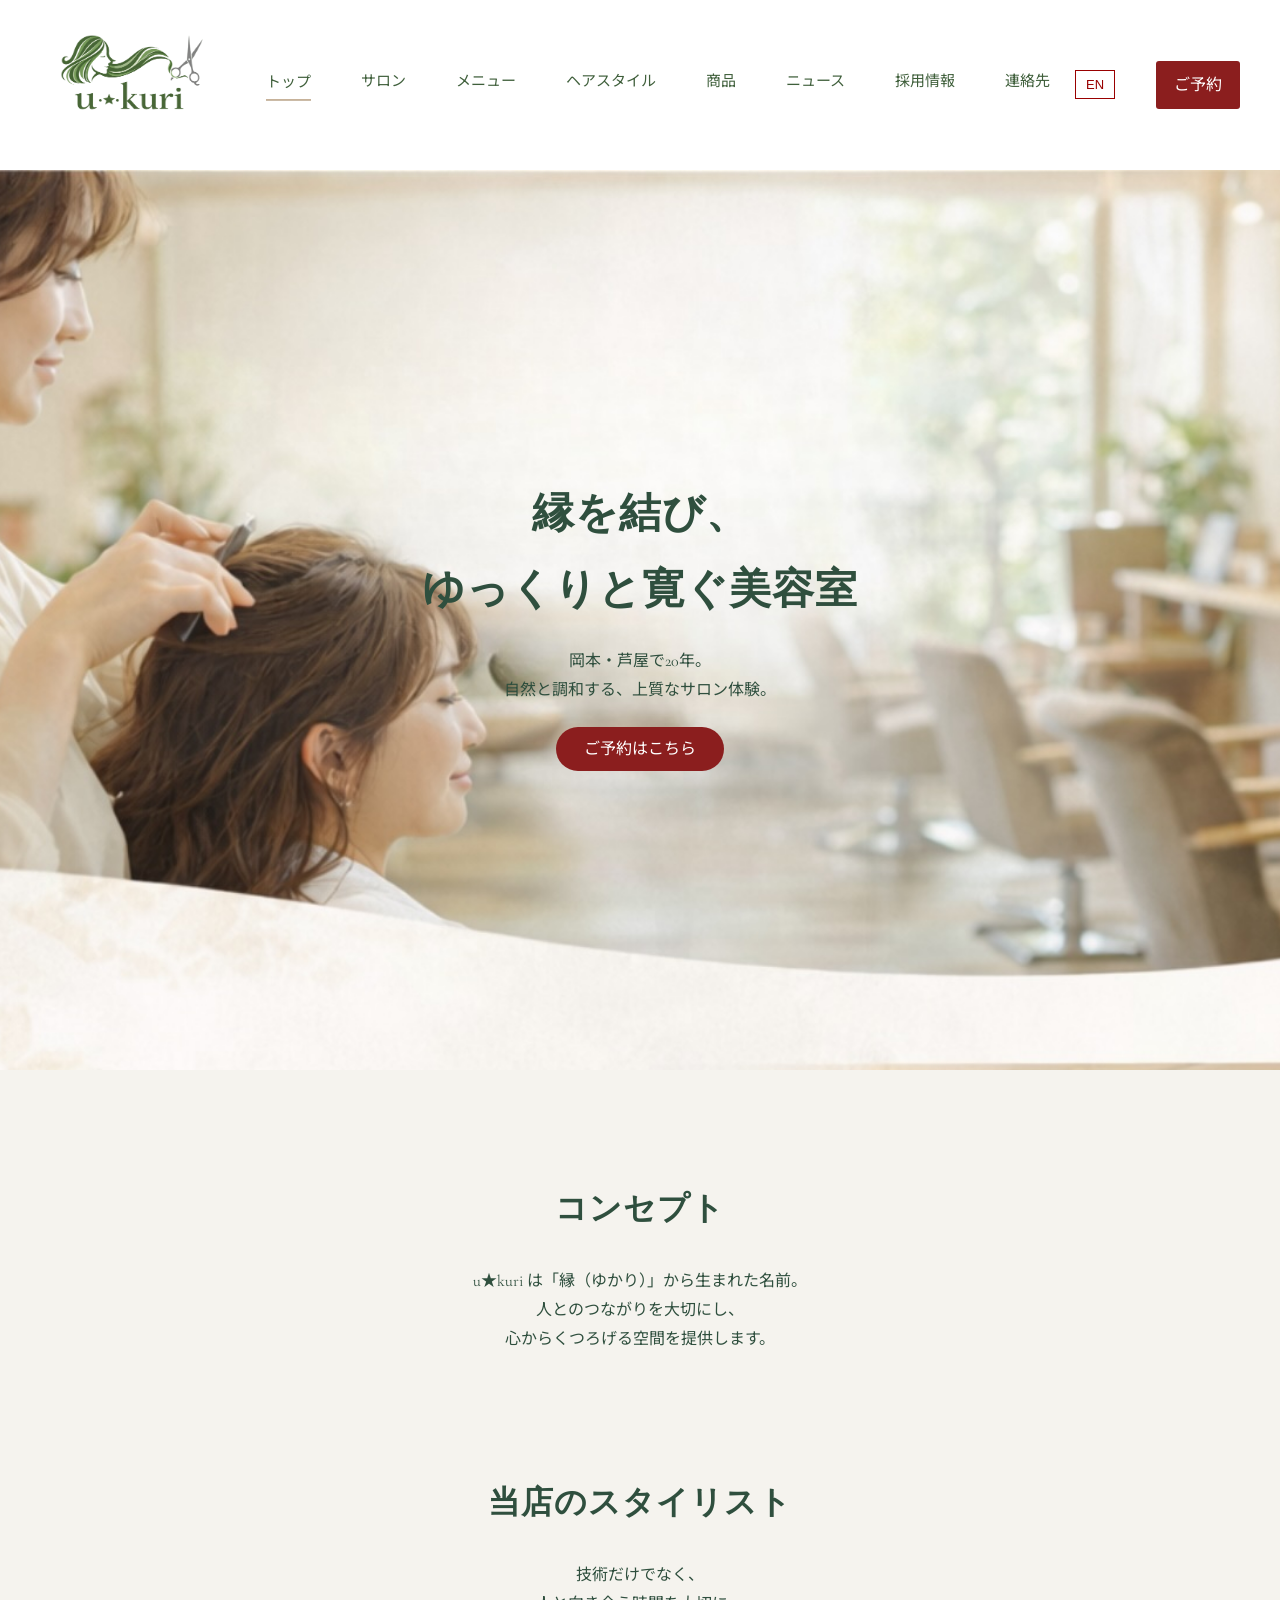
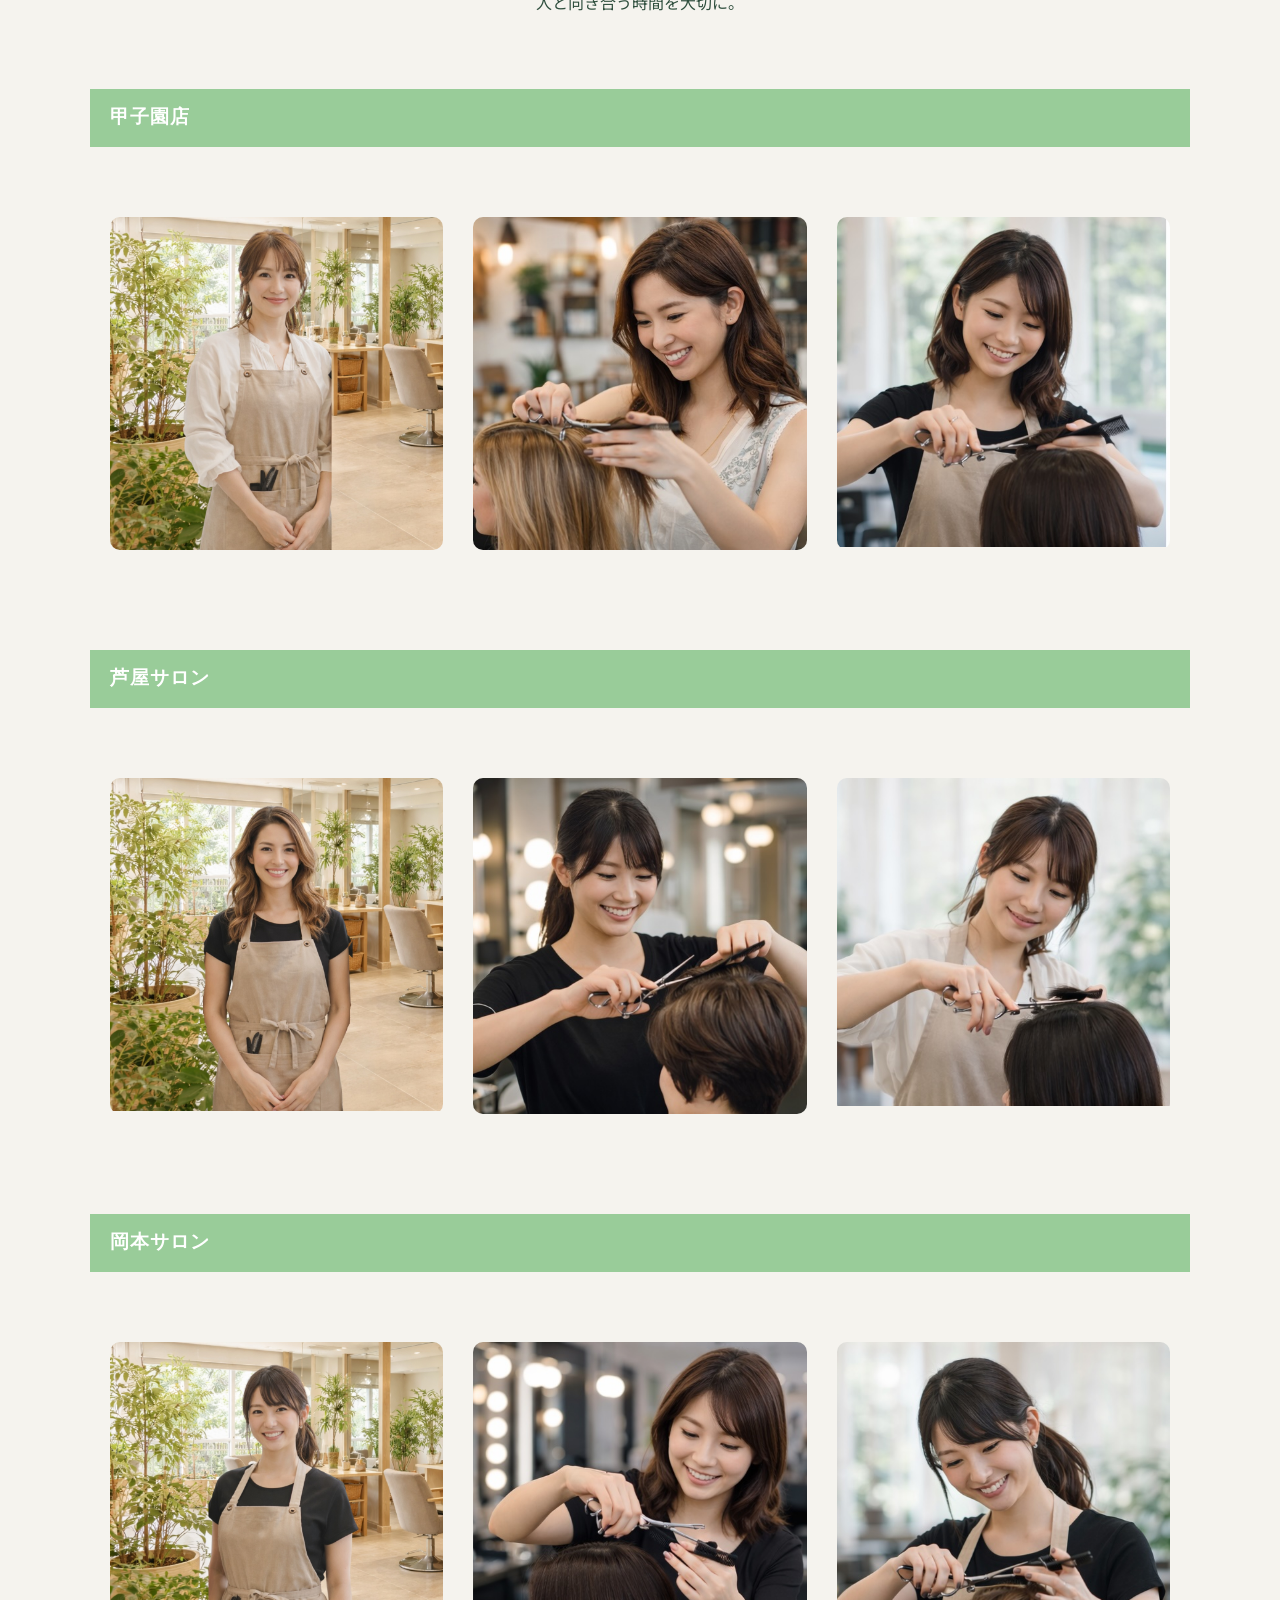
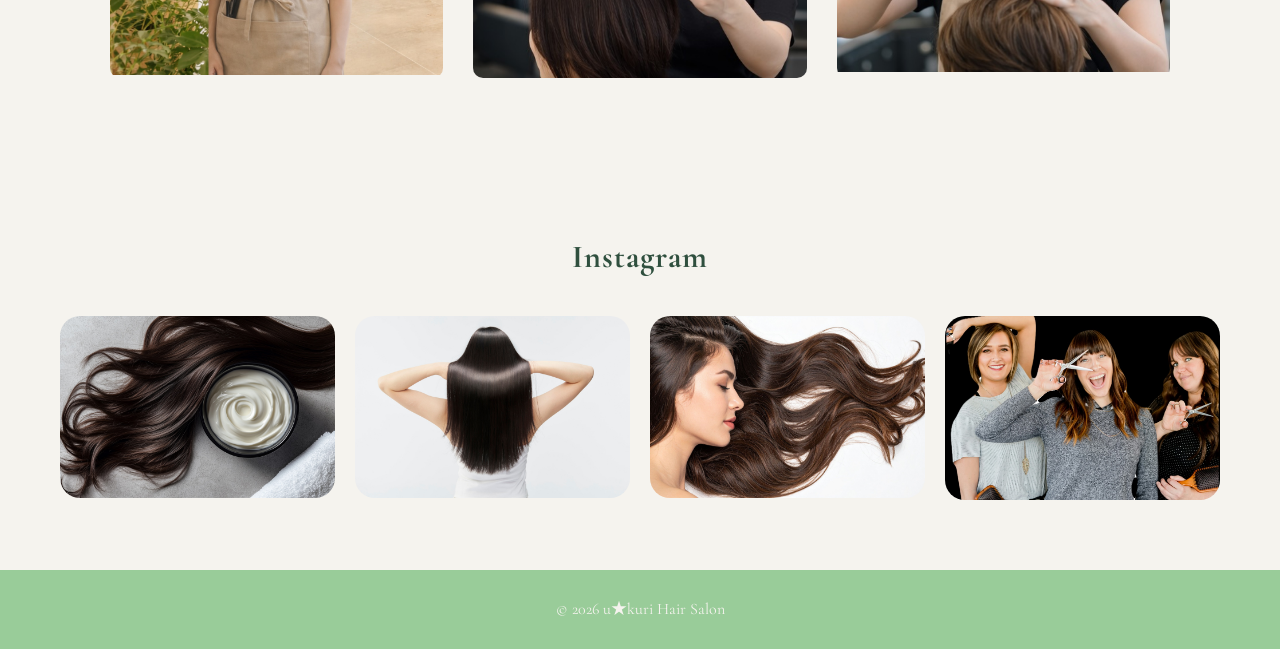
==== commit f22496b8: "Add files via upload" ====
--- a/index.html
+++ b/index.html
@@ -294,7 +294,7 @@
     <!-- Logo -->
     <div class="logo">
       <a href="index.html">
-        <img src="img/logo/logo(1).png" alt="u★kuri logo">
+        <img src="logo/logo(1).png" alt="u★kuri logo">
       </a>
     </div>
     <!-- Navigation -->
@@ -364,7 +364,7 @@
   <div class="stylist-grid">
 
     <div class="stylist-card" data-aos="fade-up" data-aos-delay="100">
-      <img src="img/hairstylist/koshientenncho.jpg" alt="Yuki Tanaka">
+      <img src="hairstylist/koshientenncho.jpg" alt="Yuki Tanaka">
       <div class="stylist-info">
         <h3 data-ja="田中 ゆき" data-en="Yuki Tanaka">田中 ゆき</h3>
         <p class="position" data-ja="トップスタイリスト" data-en="Top Stylist">
@@ -384,7 +384,7 @@
     </div>
 
     <div class="stylist-card" data-aos="fade-up" data-aos-delay="200">
-      <img src="img/hairstylist/koshienstaff1.jpg" alt="Mai Sato">
+      <img src="hairstylist/koshienstaff1.jpg" alt="Mai Sato">
       <div class="stylist-info">
         <h3 data-ja="佐藤 まい" data-en="Mai Sato">佐藤 まい
         </h3>
@@ -402,7 +402,7 @@
     </div>
 
     <div class="stylist-card" data-aos="fade-up" data-aos-delay="300">
-      <img src="img/hairstylist/koshienstaff2.jpg" alt="Rina Kato">
+      <img src="hairstylist/koshienstaff2.jpg" alt="Rina Kato">
       <div class="stylist-info">
         <h3 data-ja="加藤 りな" data-en="Rina Kato">加藤 りな</h3>
         <p class="position" data-ja="スタイリスト, ヘアケアアドバイザー" data-en="Stylist, Hair Care Advisor">スタイリスト, ヘアケアアドバイザー
@@ -426,12 +426,12 @@
   <div class="stylist-grid">
 
     <div class="stylist-card" data-aos="fade-up" data-aos-delay="100">
-      <img src="img/hairstylist/ashiyatencho.jpg" alt="Haruka Ito">
+      <img src="hairstylist/ashiyatencho.jpg" alt="Haruka Ito">
       <div class="stylist-info">
         <h3 data-ja="伊藤 はるか" data-en="Haruka Ito">伊藤 はるか</h3>
         <p class="position" data-ja="シニアスタイリスト" data-en="Senior Stylist">シニアスタイリスト
         </p>
-        <p class="exp" data-ja="経験年数：11年" data-en="Experience: 11 years">経験年数：11年
+        <p class="exp" data-ja="経験年数:11年" data-en="Experience: 11 years">経験年数:11年
         </p>
         <p class="message" data-ja="得意スタイル：女性らしいミディアムスタイル、やわらかいパーマ"
           data-en="Specialty: Feminine medium-length styles and soft perms.">得意スタイル：女性らしいミディアムスタイル、やわらかいパーマ
@@ -443,12 +443,12 @@
     </div>
 
     <div class="stylist-card" data-aos="fade-up" data-aos-delay="200">
-      <img src="img/hairstylist/ashiyastaff1.jpg" alt="Mika Yamada">
+      <img src="hairstylist/ashiyastaff1.jpg" alt="Mika Yamada">
       <div class="stylist-info">
         <h3 data-ja="山田 みか" data-en="Mika Yamada">山田 みか</h3>
         <p class="position" data-ja="カットスペシャリスト" data-en="Cut Specialist">カットスペシャリスト
         </p>
-        <p class="exp" data-ja="経験年数：8年" data-en="Experience: 8 years">経験年数：8年
+        <p class="exp" data-ja="経験年数:8年" data-en="Experience: 8 years">経験年数:8年
         </p>
         <p class="message" data-ja="得意スタイル：ボブカット、ショートスタイル" data-en="Specialty: Bob cuts and modern short hairstyles.">
           得意スタイル：ボブカット、ショートスタイル
@@ -460,12 +460,12 @@
     </div>
 
     <div class="stylist-card" data-aos="fade-up" data-aos-delay="300">
-      <img src="img/hairstylist/ashiyastaff2.jpg" alt="Ayaka Mori">
+      <img src="hairstylist/ashiyastaff2.jpg" alt="Ayaka Mori">
       <div class="stylist-info">
         <h3 data-ja="森 あやか" data-en="Ayaka Mori">森 あやか</h3>
         <p class="position" data-ja="カラースタイリスト" data-en="Color & Treatment Stylist">カラースタイリスト
         </p>
-        <p class="exp" data-ja="経験年数：6年" data-en="Experience: 6 years">経験年数：6年
+        <p class="exp" data-ja="経験年数:6年" data-en="Experience: 6 years">経験年数:6年
         </p>
         <p class="message" data-ja="得意スタイル：ツヤのあるカラー、ダメージケアトリートメント"
           data-en="Specialty: Glossy color and damage care treatments.">得意スタイル：ツヤのあるカラー、ダメージケアトリートメント
@@ -485,12 +485,12 @@
   <div class="stylist-grid">
 
     <div class="stylist-card" data-aos="fade-up" data-aos-delay="100">
-      <img src="img/hairstylist/okayamatenncho.jpg" alt="Naomi Suzuki">
+      <img src="hairstylist/okayamatenncho.jpg" alt="Naomi Suzuki">
       <div class="stylist-info">
         <h3 data-ja="鈴木 なおみ" data-en="Naomi Suzuki">鈴木 なおみ</h3>
         <p class="position" data-ja="トップスタイリスト" data-en="Top Stylist">トップスタイリスト
         </p>
-        <p class="exp" data-ja="経験年数：13年" data-en="Experience: 13 years">経験年数：13年
+        <p class="exp" data-ja="経験年数:13年" data-en="Experience: 13 years">経験年数:13年
         </p>
         <p class="message" data-ja="得意スタイル：上品なロングスタイル、ブライダルヘア"
           data-en="Specialty: Elegant long hair and bridal styling.">得意スタイル：上品なロングスタイル、ブライダルヘア
@@ -502,11 +502,11 @@
     </div>
 
     <div class="stylist-card" data-aos="fade-up" data-aos-delay="200">
-      <img src="img/hairstylist/okayamastaff1.jpg" alt="Erika Nishida">
+      <img src="hairstylist/okayamastaff1.jpg" alt="Erika Nishida">
       <div class="stylist-info">
         <h3 data-ja="西田 えりか" data-en="Erika Nishida">西田 えりか</h3>
         <p class="position" data-ja="パーマスペシャリスト" data-en="Perm Specialist"></p>
-        <p class="exp" data-ja="経験年数：9年" data-en="Experience: 9 years">
+        <p class="exp" data-ja="経験年数:9年" data-en="Experience: 9 years">
         </p>
         <p class="message" data-ja="得意スタイル：やわらかいウェーブパーマ" data-en="Specialty: Soft natural waves and volume perms.">
           得意スタイル：やわらかいウェーブパーマ
@@ -518,13 +518,13 @@
     </div>
 
     <div class="stylist-card" data-aos="fade-up" data-aos-delay="300">
-      <img src="img/hairstylist/okayamastaff2.jpg" alt="Saki Kobayashi">
+      <img src="hairstylist/okayamastaff2.jpg" alt="Saki Kobayashi">
       <div class="stylist-info">
         <h3 data-ja="小林 さき" data-en="Saki Kobayashi">小林 さき</h3>
         <p class="position" data-ja="ジュニアスタイリスト" data-en="Junior Stylist">ジュニアスタイリスト
         </p>
-        <p class="exp" data-ja="経験年数：4年" data-en="Experience: 4 years">
-          経験年数：4年
+        <p class="exp" data-ja="経験年数:4年" data-en="Experience: 4 years">
+          経験年数:4年
         </p>
         <p class="message" data-ja="得意スタイル：トレンドミディアム、ヘアアレンジ"
           data-en="Specialty: Trendy medium styles and styling advice.">
@@ -542,13 +542,13 @@
   <section class="section natural-bg">
     <h2 data-aos="fade-up">Instagram</h2>
     <div class="grid-4">
-      <img src="img/backgroundimage/longcream.jpg" alt="longcream" loading="lazy" data-aos="fade-up"
+      <img src="backgroundimage/longcream.jpg" alt="longcream" loading="lazy" data-aos="fade-up"
         data-aos-delay="100">
-      <img src="img/backgroundimage/shinehair.jpg" alt="shinehair" loading="lazy" data-aos="fade-up"
+      <img src="backgroundimage/shinehair.jpg" alt="shinehair" loading="lazy" data-aos="fade-up"
         data-aos-delay="200">
-      <img src="img/backgroundimage/sidelonghair.jpg" alt="sidelonghair" loading="lazy" data-aos="fade-up"
+      <img src="backgroundimage/sidelonghair.jpg" alt="sidelonghair" loading="lazy" data-aos="fade-up"
         data-aos-delay="300">
-      <img src="img/hairstylist/recruit.jpg" alt="recruit" loading="lazy" data-aos="fade-up" data-aos-delay="400">
+      <img src="hairstylist/recruit.jpg" alt="recruit" loading="lazy" data-aos="fade-up" data-aos-delay="400">
     </div>
   </section>
 
--- a/css/layout.css
+++ b/css/layout.css
@@ -71,7 +71,7 @@
   text-align:center;
   padding:0 20px;
   overflow:hidden;
-  background:url("../img/backgroundimage/headerpic.jpg") center center / cover no-repeat;
+  background:url("../backgroundimage/headerpic.jpg") center center / cover no-repeat;
 }
 
 .hero-text{
